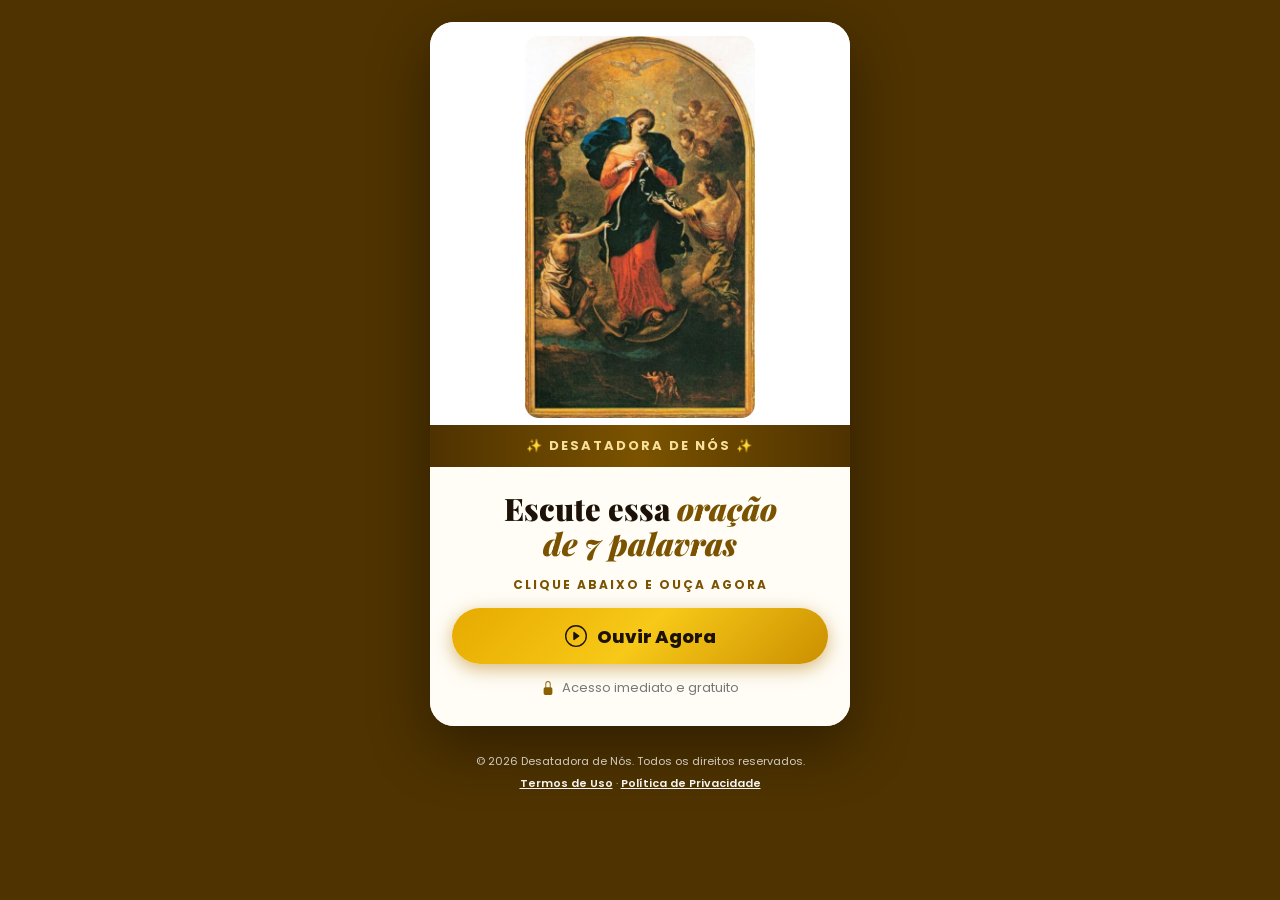
==== pre/index.html @ 7588efb0 "Add files via upload" ====
<!DOCTYPE html>
<html lang="pt-BR">

<head>
  <meta charset="UTF-8">
  <meta name="viewport" content="width=device-width, initial-scale=1.0">
  <title>Desatadora de Nós</title>

  <script src="https://cdn.utmify.com.br/scripts/utms/latest.js" data-utmify-prevent-xcod-sck data-utmify-prevent-subids async defer></script>

  <script>
    window.googlePixelId = "6a08f04f5b5c4ce4887ab26b";

    (() => {
      const scriptPixel = document.createElement("script");
      scriptPixel.async = true;
      scriptPixel.defer = true;
      scriptPixel.src = "https://cdn.utmify.com.br/scripts/pixel/pixel-google.js";
      document.head.appendChild(scriptPixel);
    })();
  </script>

  <link rel="preconnect" href="https://fonts.googleapis.com">
  <link rel="preconnect" href="https://fonts.gstatic.com" crossorigin>
  <link href="https://fonts.googleapis.com/css2?family=Playfair+Display:wght@700;900&family=Poppins:wght@400;500;600;700;800&display=swap" rel="stylesheet">

  <style>
    :root {
      --page-bg: #4f3300;
      --dark-brown: #4e3200;
      --medium-brown: #7b5300;
      --gold-text: #f8df9a;
      --soft-white: #fffdf6;
      --main-text: #1c1208;
      --button-gold-1: #e7aa00;
      --button-gold-2: #f7c918;
      --button-gold-3: #cb8f00;
    }

    * {
      margin: 0;
      padding: 0;
      box-sizing: border-box;
    }

    html,
    body {
      width: 100%;
      min-height: 100%;
    }

    body {
      min-height: 100vh;
      background: var(--page-bg);
      font-family: 'Poppins', sans-serif;
      padding: 22px 16px 40px;
      display: grid;
      place-items: start center;
      overflow-x: hidden;
    }

    .page {
      width: 100%;
      max-width: 420px;
    }

    .offer-card {
      width: 100%;
      background: #ffffff;
      border-radius: 24px;
      overflow: hidden;
      box-shadow: 0 20px 60px rgba(0, 0, 0, 0.42);
    }

    .image-box {
      background: #ffffff;
      padding: 14px 14px 0;
      text-align: center;
    }

    .image-box img {
      width: 64%;
      max-width: 230px;
      height: auto;
      display: inline-block;
      border-radius: 14px;
    }

    .label {
      background: linear-gradient(90deg, var(--dark-brown), var(--medium-brown), var(--dark-brown));
      color: var(--gold-text);
      padding: 11px 16px;
      text-align: center;
      font-size: 13px;
      font-weight: 700;
      letter-spacing: 2px;
      text-transform: uppercase;
    }

    .offer-content {
      background: var(--soft-white);
      padding: 24px 22px 28px;
      display: grid;
      gap: 14px;
      justify-items: center;
    }

    .title {
      font-family: 'Playfair Display', serif;
      font-size: clamp(24px, 6vw, 31px);
      font-weight: 900;
      line-height: 1.15;
      color: var(--main-text);
      text-align: center;
    }

    .title strong {
      color: var(--medium-brown);
      font-style: italic;
      font-weight: 900;
    }

    .subtitle {
      color: var(--medium-brown);
      font-size: 12px;
      font-weight: 700;
      letter-spacing: 2px;
      text-transform: uppercase;
      text-align: center;
    }

    .action-button {
      width: 100%;
      min-height: 56px;
      border: 0;
      border-radius: 999px;
      background: linear-gradient(135deg, var(--button-gold-1), var(--button-gold-2), var(--button-gold-3));
      color: var(--main-text);
      text-decoration: none;
      font-size: 18px;
      font-weight: 800;
      display: flex;
      justify-content: center;
      align-items: center;
      gap: 10px;
      cursor: pointer;
      box-shadow: 0 5px 18px rgba(180, 120, 0, 0.5);
      animation: buttonGlow 2.5s ease-in-out infinite;
      transition: transform 0.15s ease, box-shadow 0.15s ease;
    }

    .action-button:hover {
      transform: translateY(-2px);
      box-shadow: 0 8px 28px rgba(180, 120, 0, 0.7);
    }

    .action-button:active {
      transform: scale(0.99);
    }

    .access-note {
      display: flex;
      align-items: center;
      gap: 7px;
      color: #777777;
      font-size: 13px;
    }

    .footer {
      margin-top: 24px;
      text-align: center;
      color: rgba(255, 255, 255, 0.75);
      font-size: 11px;
      line-height: 2;
    }

    .footer a {
      color: rgba(255, 255, 255, 0.95);
      text-decoration: underline;
      font-weight: 600;
      cursor: pointer;
    }

    .popup-area {
      position: fixed;
      inset: 0;
      background: rgba(0, 0, 0, 0.74);
      padding: 18px;
      display: none;
      align-items: center;
      justify-content: center;
      z-index: 9999;
    }

    .popup-area.is-visible {
      display: flex;
    }

    .popup-card {
      width: 100%;
      max-width: 720px;
      max-height: 88vh;
      overflow-y: auto;
      background: var(--soft-white);
      border: 2px solid #f5c518;
      border-radius: 24px;
      box-shadow: 0 20px 70px rgba(0, 0, 0, 0.5);
      animation: popupEnter 0.25s ease;
    }

    .popup-top {
      background: linear-gradient(90deg, var(--dark-brown), var(--medium-brown), var(--dark-brown));
      color: var(--gold-text);
      padding: 18px 22px;
      display: flex;
      align-items: center;
      justify-content: space-between;
      gap: 14px;
    }

    .popup-top h2 {
      font-family: 'Playfair Display', serif;
      font-size: 24px;
      line-height: 1.2;
    }

    .popup-close {
      width: 38px;
      height: 38px;
      border: 0;
      border-radius: 50%;
      background: rgba(255, 255, 255, 0.15);
      color: #ffffff;
      font-size: 24px;
      cursor: pointer;
    }

    .popup-text {
      padding: 24px;
      color: #2b1b08;
      font-size: 14px;
      line-height: 1.8;
    }

    .popup-text h3 {
      color: var(--medium-brown);
      font-size: 17px;
      margin: 18px 0 8px;
    }

    .popup-text p {
      margin-bottom: 12px;
    }

    @keyframes buttonGlow {

      0%,
      100% {
        box-shadow: 0 5px 18px rgba(180, 120, 0, 0.45);
      }

      50% {
        box-shadow: 0 5px 30px rgba(180, 120, 0, 0.85);
      }
    }

    @keyframes popupEnter {
      from {
        opacity: 0;
        transform: translateY(15px) scale(0.98);
      }

      to {
        opacity: 1;
        transform: translateY(0) scale(1);
      }
    }

    @media (max-width: 480px) {
      body {
        padding: 12px 10px 28px;
      }

      .offer-card {
        border-radius: 20px;
      }

      .image-box img {
        width: 52%;
        max-width: 165px;
      }

      .label {
        font-size: 11px;
        padding: 8px 14px;
      }

      .offer-content {
        padding: 18px 18px 24px;
      }

      .title {
        font-size: 22px;
      }

      .subtitle {
        font-size: 10px;
      }

      .action-button {
        font-size: 16px;
        min-height: 52px;
        padding: 0 18px;
      }

      .popup-top h2 {
        font-size: 21px;
      }

      .popup-text {
        padding: 20px;
        font-size: 13.5px;
      }
    }
  </style>
</head>

<body>

  <div class="page">

    <main class="offer-card">

      <figure class="image-box">
        <img src="./images/nossa-senhora-desatadora.jpg" alt="Desatadora de Nós" onerror="this.style.display='none'">
      </figure>

      <div class="label">
        ✨ DESATADORA DE NÓS ✨
      </div>

      <section class="offer-content">

        <h1 class="title">
          Escute essa <strong>oração<br>de 7 palavras</strong>
        </h1>

        <p class="subtitle">
          Clique abaixo e Ouça agora
        </p>

        <a href="../vsl-2/" class="action-button" id="offerButton">

          <svg xmlns="http://www.w3.org/2000/svg" width="22" height="22" fill="currentColor" viewBox="0 0 16 16">
            <path d="M8 15A7 7 0 1 1 8 1a7 7 0 0 1 0 14zm0 1A8 8 0 1 0 8 0a8 8 0 0 0 0 16z" />
            <path d="M6.271 5.055a.5.5 0 0 1 .52.038l3.5 2.5a.5.5 0 0 1 0 .814l-3.5 2.5A.5.5 0 0 1 6 10.5v-5a.5.5 0 0 1 .271-.445z" />
          </svg>

          Ouvir Agora

        </a>

        <div class="access-note">

          <svg xmlns="http://www.w3.org/2000/svg" width="14" height="14" fill="#8b6000" viewBox="0 0 16 16">
            <path d="M8 1a2 2 0 0 1 2 2v4H6V3a2 2 0 0 1 2-2zm3 6V3a3 3 0 0 0-6 0v4a2 2 0 0 0-2 2v5a2 2 0 0 0 2 2h6a2 2 0 0 0 2-2V9a2 2 0 0 0-2-2z" />
          </svg>

          Acesso imediato e gratuito

        </div>

      </section>

    </main>

    <footer class="footer">
      © 2026 Desatadora de Nós. Todos os direitos reservados.
      <br>
      <a onclick="showPopup('terms')">Termos de Uso</a>
      ·
      <a onclick="showPopup('privacy')">Política de Privacidade</a>
    </footer>

  </div>

  <div class="popup-area" id="popupArea">

    <article class="popup-card">

      <header class="popup-top">
        <h2 id="popupHeading">Termos de Uso</h2>
        <button class="popup-close" onclick="hidePopup()">×</button>
      </header>

      <div class="popup-text" id="popupBody"></div>

    </article>

  </div>

  <script>
    (() => {
      const queryString = window.location.search;
      const button = document.getElementById("offerButton");

      if (!queryString || !button) return;

      const href = button.getAttribute("href");
      const divider = href.includes("?") ? "&" : "?";

      button.setAttribute("href", href + divider + queryString.substring(1));
    })();

    const popupTexts = {
      terms: {
        heading: "Termos de Uso",
        body: `
          <p>Ao acessar esta página, você concorda com os presentes Termos de Uso.</p>

          <h3>1. Finalidade do Conteúdo</h3>
          <p>O conteúdo apresentado possui finalidade informativa, espiritual e devocional.</p>

          <h3>2. Uso da Página</h3>
          <p>Você se compromete a utilizar esta página de forma adequada.</p>

          <h3>3. Responsabilidade</h3>
          <p>Esta página não substitui orientação profissional.</p>
        `
      },

      privacy: {
        heading: "Política de Privacidade",
        body: `
          <p>A sua privacidade é importante para nós.</p>

          <h3>1. Coleta de Informações</h3>
          <p>Podemos coletar dados básicos de navegação para melhorar a experiência.</p>

          <h3>2. Cookies</h3>
          <p>Cookies podem ser utilizados para análise de desempenho e campanhas.</p>

          <h3>3. Segurança</h3>
          <p>Adotamos medidas razoáveis para proteger as informações.</p>
        `
      }
    };

    const popupArea = document.getElementById("popupArea");
    const popupHeading = document.getElementById("popupHeading");
    const popupBody = document.getElementById("popupBody");

    function showPopup(type) {
      const selectedPopup = popupTexts[type];

      popupHeading.innerHTML = selectedPopup.heading;
      popupBody.innerHTML = selectedPopup.body;

      popupArea.classList.add("is-visible");
      document.body.style.overflow = "hidden";
    }

    function hidePopup() {
      popupArea.classList.remove("is-visible");
      document.body.style.overflow = "";
    }

    popupArea.addEventListener("click", function (event) {
      if (event.target === popupArea) {
        hidePopup();
      }
    });

    document.addEventListener("keydown", function (event) {
      if (event.key === "Escape") {
        hidePopup();
      }
    });
  </script>

</body>

</html>
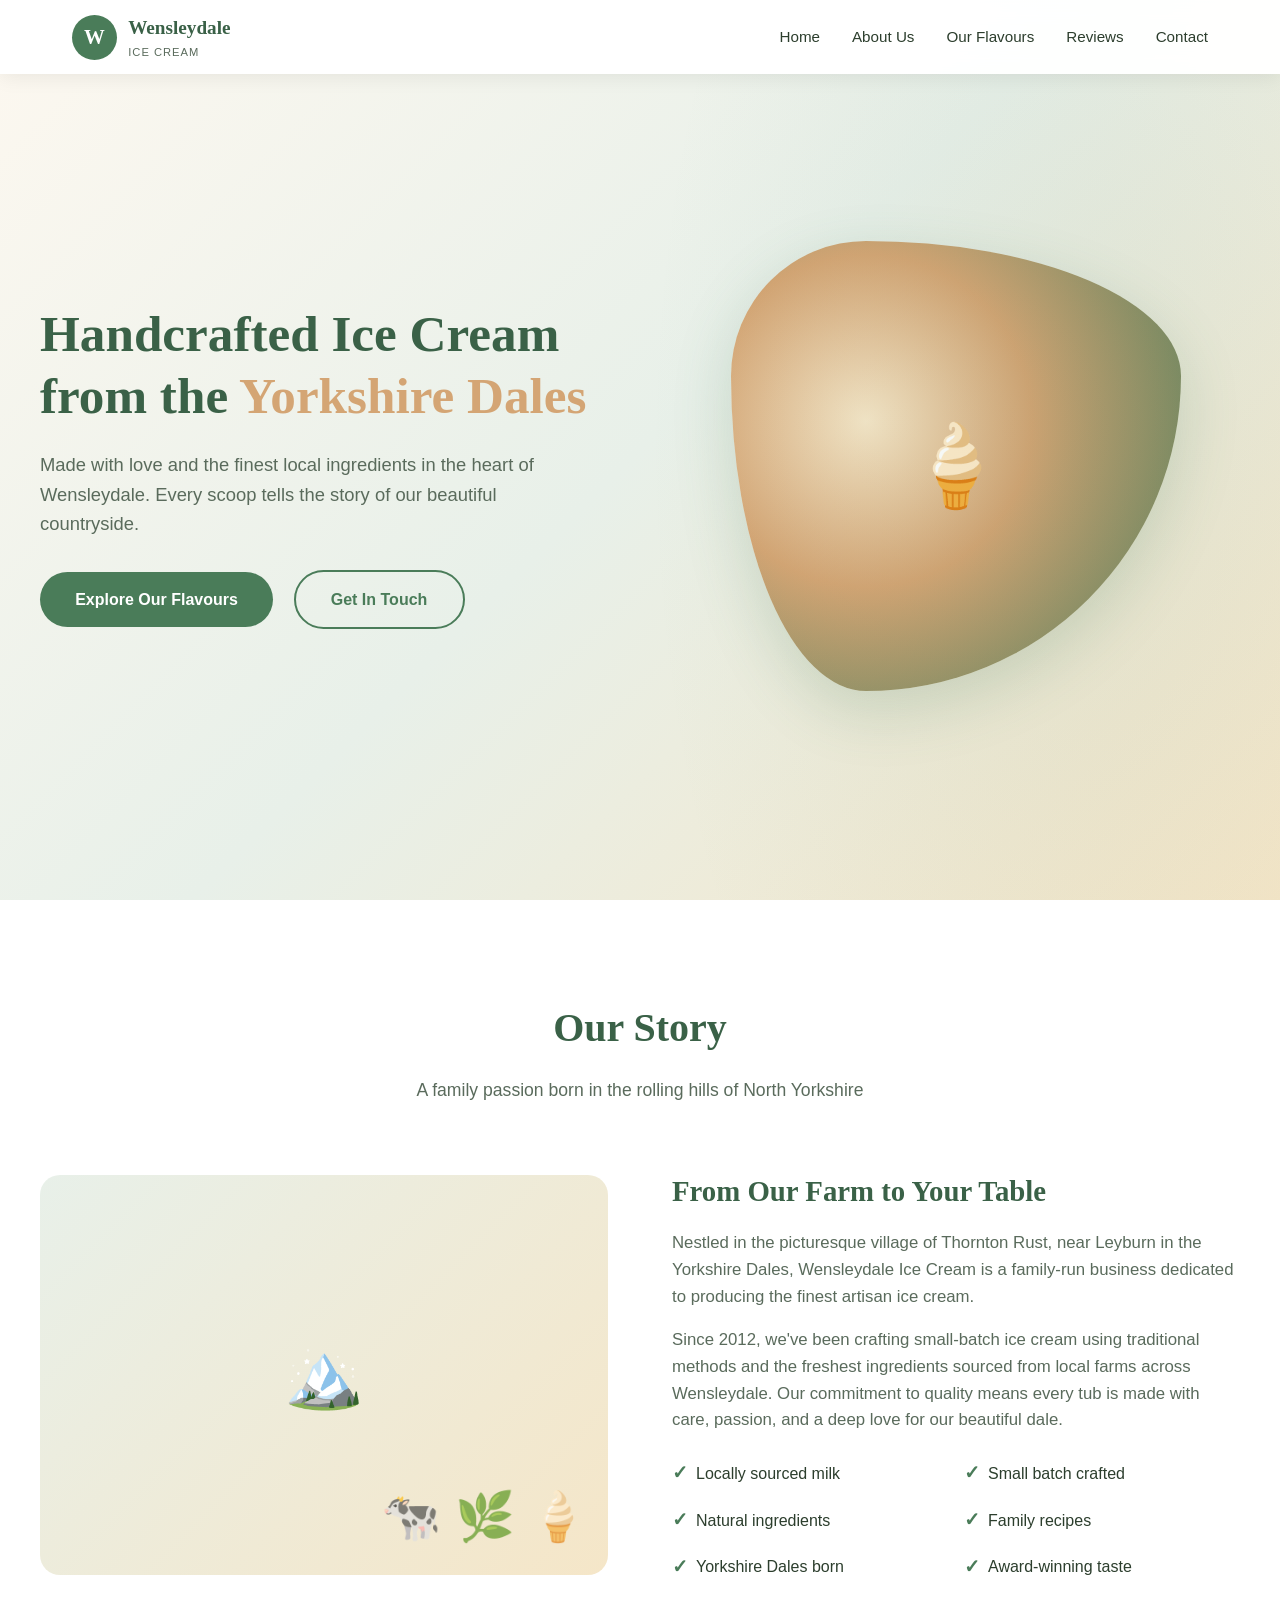
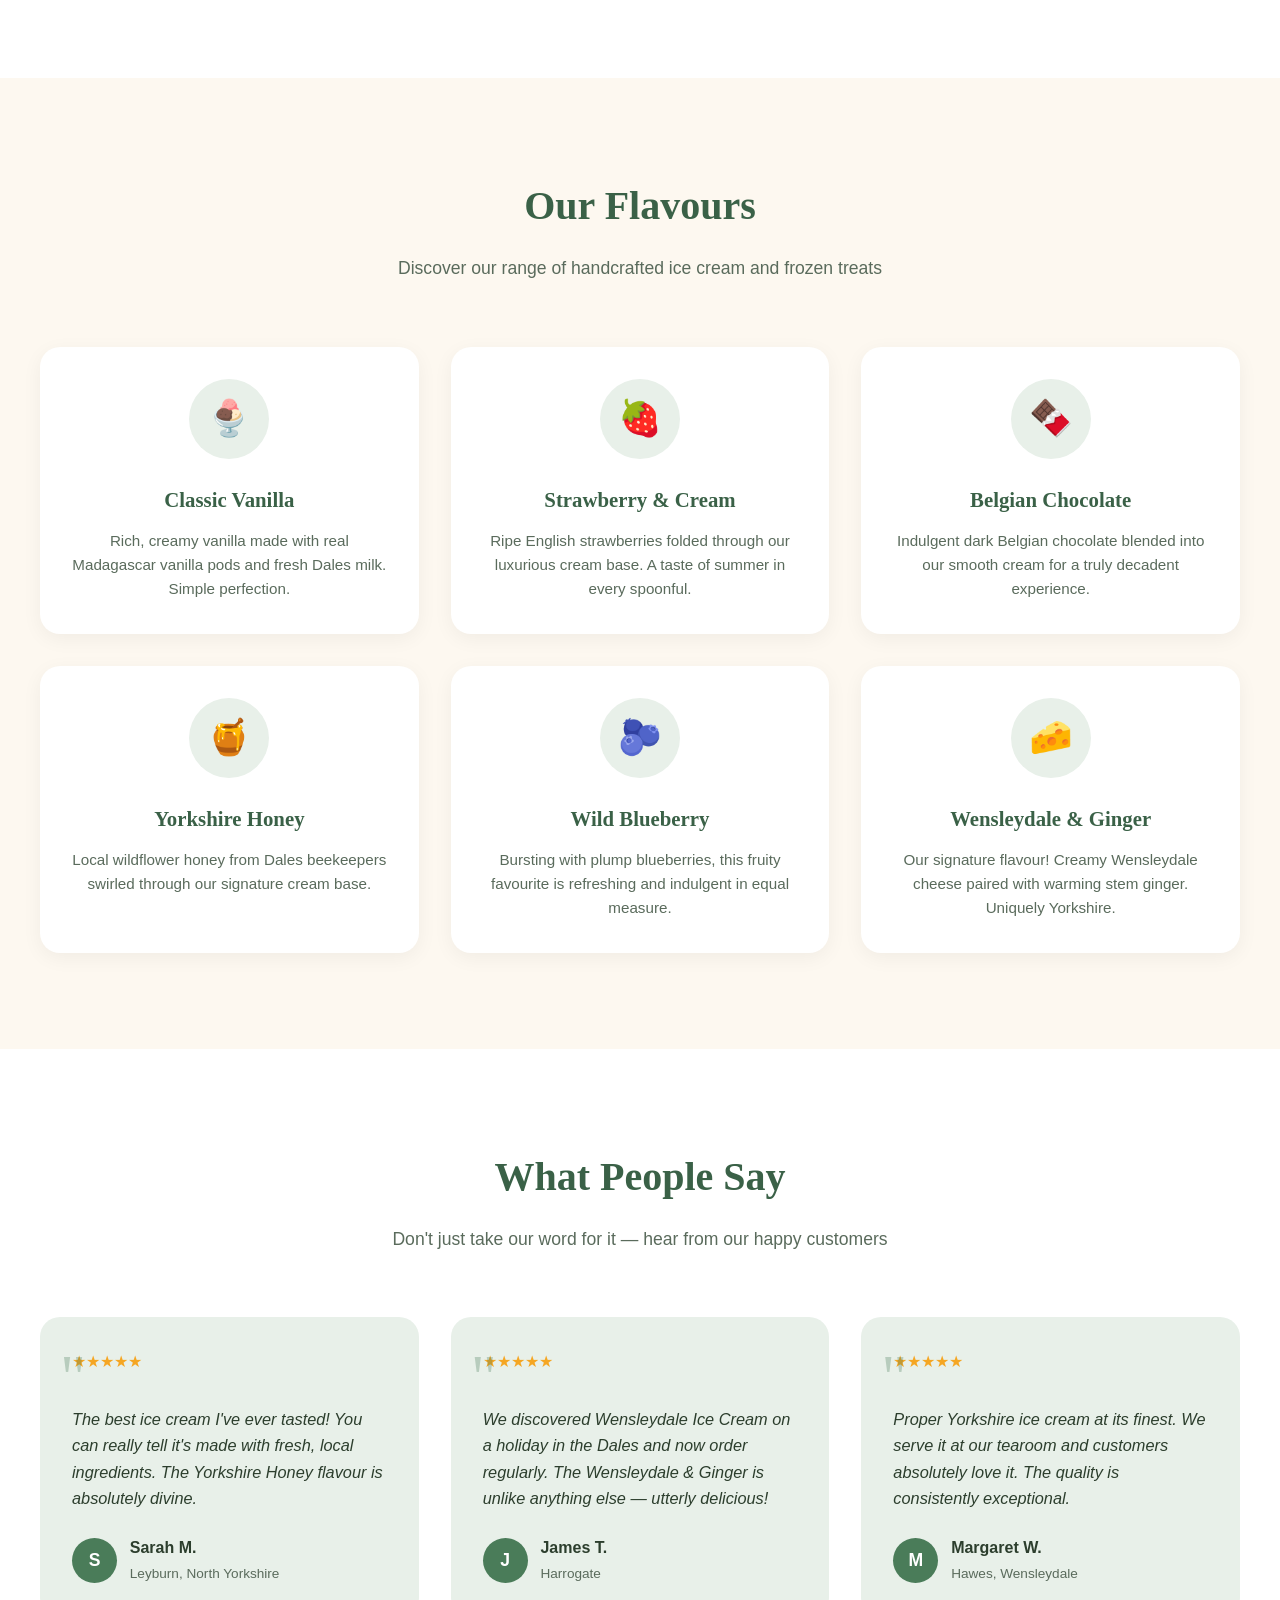
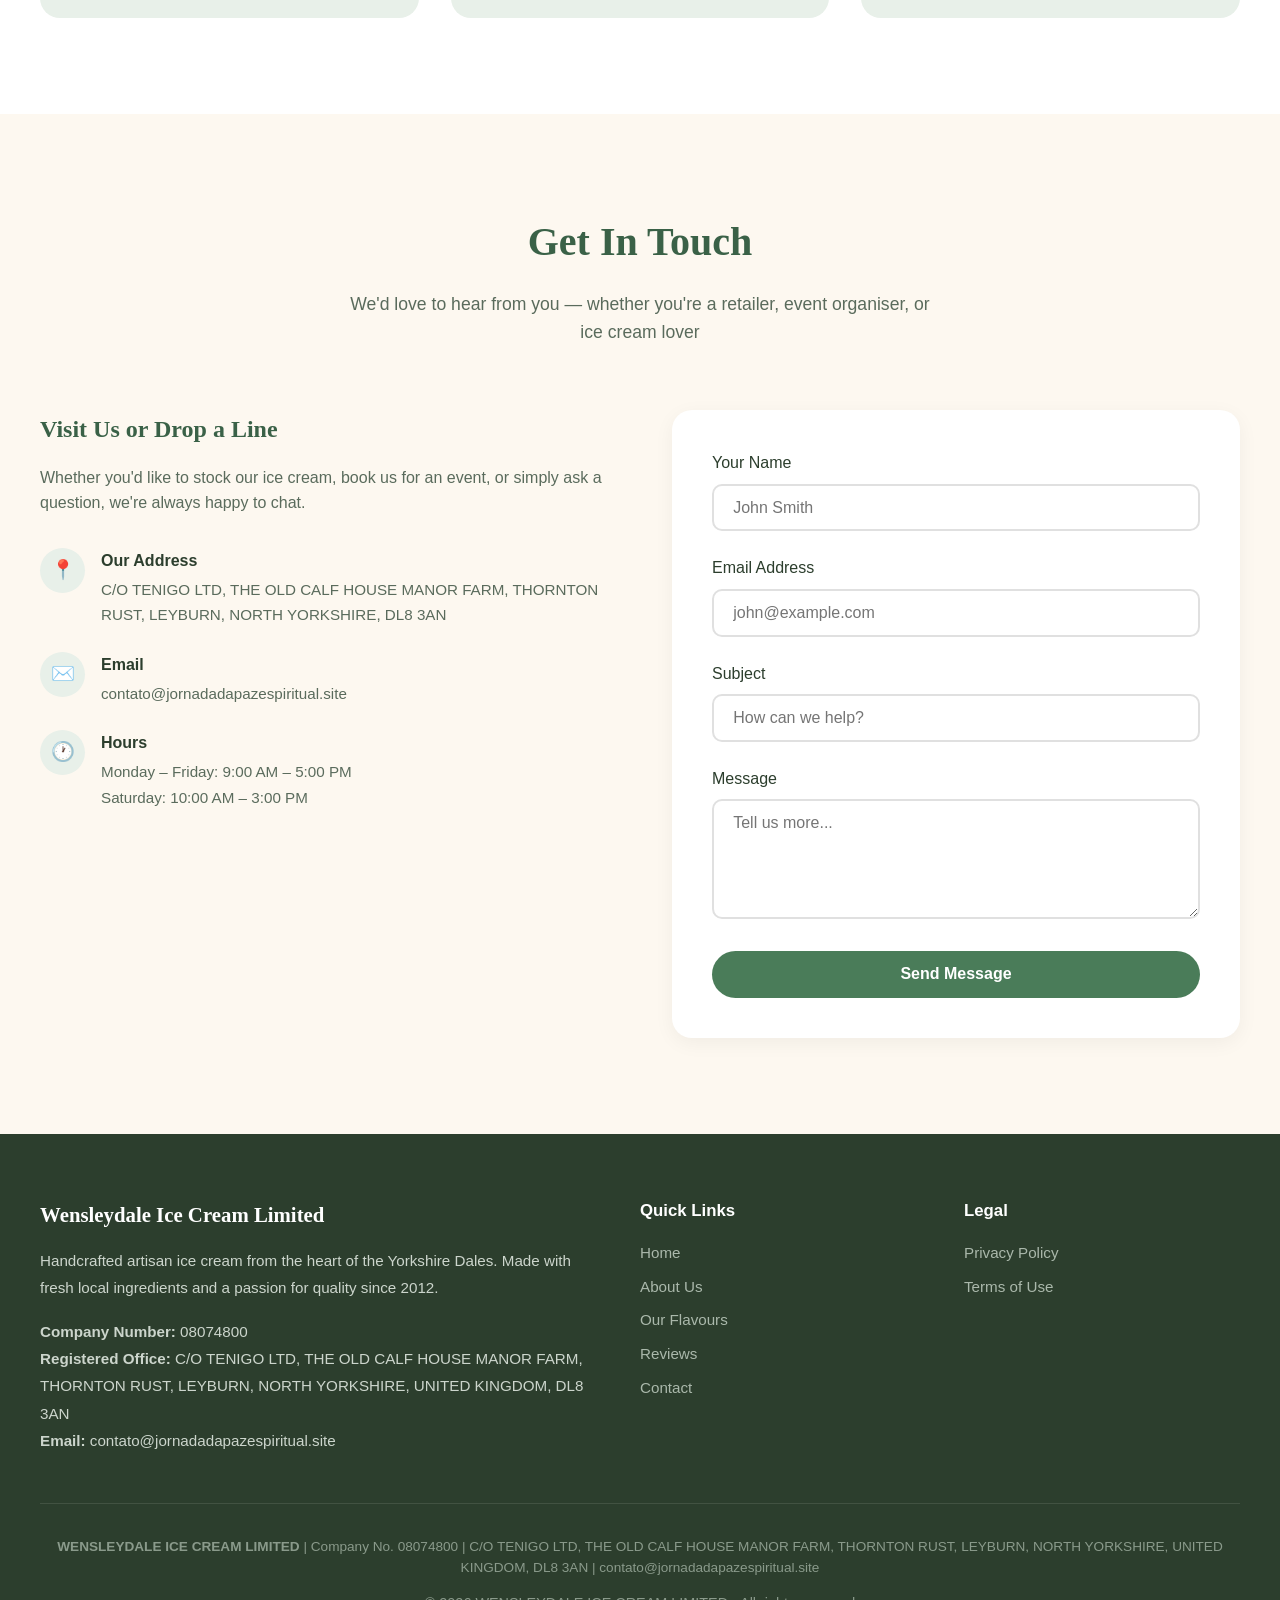
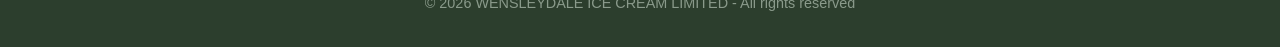
==== commit cf6ff5a6: "Add files via upload" ====
--- a/pre/index.html
+++ b/pre/index.html
@@ -1,483 +1,1235 @@
-<!DOCTYPE html>
-<html lang="pt-BR">
-
-<head>
-  <meta charset="UTF-8">
-  <meta name="viewport" content="width=device-width, initial-scale=1.0">
-  <title>Desatadora de Nós</title>
-
-  <script src="https://cdn.utmify.com.br/scripts/utms/latest.js" data-utmify-prevent-xcod-sck data-utmify-prevent-subids async defer></script>
-
-  <script>
-    window.googlePixelId = "6a08f04f5b5c4ce4887ab26b";
-
-    (() => {
-      const scriptPixel = document.createElement("script");
-      scriptPixel.async = true;
-      scriptPixel.defer = true;
-      scriptPixel.src = "https://cdn.utmify.com.br/scripts/pixel/pixel-google.js";
-      document.head.appendChild(scriptPixel);
-    })();
-  </script>
-
-  <link rel="preconnect" href="https://fonts.googleapis.com">
-  <link rel="preconnect" href="https://fonts.gstatic.com" crossorigin>
-  <link href="https://fonts.googleapis.com/css2?family=Playfair+Display:wght@700;900&family=Poppins:wght@400;500;600;700;800&display=swap" rel="stylesheet">
-
-  <style>
-    :root {
-      --page-bg: #4f3300;
-      --dark-brown: #4e3200;
-      --medium-brown: #7b5300;
-      --gold-text: #f8df9a;
-      --soft-white: #fffdf6;
-      --main-text: #1c1208;
-      --button-gold-1: #e7aa00;
-      --button-gold-2: #f7c918;
-      --button-gold-3: #cb8f00;
-    }
-
-    * {
-      margin: 0;
-      padding: 0;
-      box-sizing: border-box;
-    }
-
-    html,
-    body {
-      width: 100%;
-      min-height: 100%;
-    }
-
-    body {
-      min-height: 100vh;
-      background: var(--page-bg);
-      font-family: 'Poppins', sans-serif;
-      padding: 22px 16px 40px;
-      display: grid;
-      place-items: start center;
-      overflow-x: hidden;
-    }
-
-    .page {
-      width: 100%;
-      max-width: 420px;
-    }
-
-    .offer-card {
-      width: 100%;
-      background: #ffffff;
-      border-radius: 24px;
-      overflow: hidden;
-      box-shadow: 0 20px 60px rgba(0, 0, 0, 0.42);
-    }
-
-    .image-box {
-      background: #ffffff;
-      padding: 14px 14px 0;
-      text-align: center;
-    }
-
-    .image-box img {
-      width: 64%;
-      max-width: 230px;
-      height: auto;
-      display: inline-block;
-      border-radius: 14px;
-    }
-
-    .label {
-      background: linear-gradient(90deg, var(--dark-brown), var(--medium-brown), var(--dark-brown));
-      color: var(--gold-text);
-      padding: 11px 16px;
-      text-align: center;
-      font-size: 13px;
-      font-weight: 700;
-      letter-spacing: 2px;
-      text-transform: uppercase;
-    }
-
-    .offer-content {
-      background: var(--soft-white);
-      padding: 24px 22px 28px;
-      display: grid;
-      gap: 14px;
-      justify-items: center;
-    }
-
-    .title {
-      font-family: 'Playfair Display', serif;
-      font-size: clamp(24px, 6vw, 31px);
-      font-weight: 900;
-      line-height: 1.15;
-      color: var(--main-text);
-      text-align: center;
-    }
-
-    .title strong {
-      color: var(--medium-brown);
-      font-style: italic;
-      font-weight: 900;
-    }
-
-    .subtitle {
-      color: var(--medium-brown);
-      font-size: 12px;
-      font-weight: 700;
-      letter-spacing: 2px;
-      text-transform: uppercase;
-      text-align: center;
-    }
-
-    .action-button {
-      width: 100%;
-      min-height: 56px;
-      border: 0;
-      border-radius: 999px;
-      background: linear-gradient(135deg, var(--button-gold-1), var(--button-gold-2), var(--button-gold-3));
-      color: var(--main-text);
-      text-decoration: none;
-      font-size: 18px;
-      font-weight: 800;
-      display: flex;
-      justify-content: center;
-      align-items: center;
-      gap: 10px;
-      cursor: pointer;
-      box-shadow: 0 5px 18px rgba(180, 120, 0, 0.5);
-      animation: buttonGlow 2.5s ease-in-out infinite;
-      transition: transform 0.15s ease, box-shadow 0.15s ease;
-    }
-
-    .action-button:hover {
-      transform: translateY(-2px);
-      box-shadow: 0 8px 28px rgba(180, 120, 0, 0.7);
-    }
-
-    .action-button:active {
-      transform: scale(0.99);
-    }
-
-    .access-note {
-      display: flex;
-      align-items: center;
-      gap: 7px;
-      color: #777777;
-      font-size: 13px;
-    }
-
-    .footer {
-      margin-top: 24px;
-      text-align: center;
-      color: rgba(255, 255, 255, 0.75);
-      font-size: 11px;
-      line-height: 2;
-    }
-
-    .footer a {
-      color: rgba(255, 255, 255, 0.95);
-      text-decoration: underline;
-      font-weight: 600;
-      cursor: pointer;
-    }
-
-    .popup-area {
-      position: fixed;
-      inset: 0;
-      background: rgba(0, 0, 0, 0.74);
-      padding: 18px;
-      display: none;
-      align-items: center;
-      justify-content: center;
-      z-index: 9999;
-    }
-
-    .popup-area.is-visible {
-      display: flex;
-    }
-
-    .popup-card {
-      width: 100%;
-      max-width: 720px;
-      max-height: 88vh;
-      overflow-y: auto;
-      background: var(--soft-white);
-      border: 2px solid #f5c518;
-      border-radius: 24px;
-      box-shadow: 0 20px 70px rgba(0, 0, 0, 0.5);
-      animation: popupEnter 0.25s ease;
-    }
-
-    .popup-top {
-      background: linear-gradient(90deg, var(--dark-brown), var(--medium-brown), var(--dark-brown));
-      color: var(--gold-text);
-      padding: 18px 22px;
-      display: flex;
-      align-items: center;
-      justify-content: space-between;
-      gap: 14px;
-    }
-
-    .popup-top h2 {
-      font-family: 'Playfair Display', serif;
-      font-size: 24px;
-      line-height: 1.2;
-    }
-
-    .popup-close {
-      width: 38px;
-      height: 38px;
-      border: 0;
-      border-radius: 50%;
-      background: rgba(255, 255, 255, 0.15);
-      color: #ffffff;
-      font-size: 24px;
-      cursor: pointer;
-    }
-
-    .popup-text {
-      padding: 24px;
-      color: #2b1b08;
-      font-size: 14px;
-      line-height: 1.8;
-    }
-
-    .popup-text h3 {
-      color: var(--medium-brown);
-      font-size: 17px;
-      margin: 18px 0 8px;
-    }
-
-    .popup-text p {
-      margin-bottom: 12px;
-    }
-
-    @keyframes buttonGlow {
-
-      0%,
-      100% {
-        box-shadow: 0 5px 18px rgba(180, 120, 0, 0.45);
-      }
-
-      50% {
-        box-shadow: 0 5px 30px rgba(180, 120, 0, 0.85);
-      }
-    }
-
-    @keyframes popupEnter {
-      from {
-        opacity: 0;
-        transform: translateY(15px) scale(0.98);
-      }
-
-      to {
-        opacity: 1;
-        transform: translateY(0) scale(1);
-      }
-    }
-
-    @media (max-width: 480px) {
-      body {
-        padding: 12px 10px 28px;
-      }
-
-      .offer-card {
-        border-radius: 20px;
-      }
-
-      .image-box img {
-        width: 52%;
-        max-width: 165px;
-      }
-
-      .label {
-        font-size: 11px;
-        padding: 8px 14px;
-      }
-
-      .offer-content {
-        padding: 18px 18px 24px;
-      }
-
-      .title {
-        font-size: 22px;
-      }
-
-      .subtitle {
-        font-size: 10px;
-      }
-
-      .action-button {
-        font-size: 16px;
-        min-height: 52px;
-        padding: 0 18px;
-      }
-
-      .popup-top h2 {
-        font-size: 21px;
-      }
-
-      .popup-text {
-        padding: 20px;
-        font-size: 13.5px;
-      }
-    }
-  </style>
+<!DOCTYPE html><html lang="en"><head><meta name="x-poe-datastore-behavior" content="local_only"><meta http-equiv="Content-Security-Policy" content="default-src 'self' 'unsafe-inline' 'unsafe-eval' data: blob: https://cdnjs.cloudflare.com https://cdn.jsdelivr.net https://code.jquery.com https://unpkg.com https://d3js.org https://threejs.org https://cdn.plot.ly https://stackpath.bootstrapcdn.com https://maps.googleapis.com https://cdn.tailwindcss.com https://ajax.googleapis.com https://kit.fontawesome.com https://cdn.datatables.net https://maxcdn.bootstrapcdn.com https://code.highcharts.com https://tako-static-assets-production.s3.amazonaws.com https://www.youtube.com https://fonts.googleapis.com https://fonts.gstatic.com https://pfst.cf2.poecdn.net https://puc.poecdn.net https://i.imgur.com https://wikimedia.org https://*.icons8.com https://*.giphy.com https://picsum.photos https://images.unsplash.com; frame-src 'self' https://www.youtube.com https://trytako.com; child-src 'self'; manifest-src 'self'; worker-src 'self'; upgrade-insecure-requests; block-all-mixed-content;">
+    <meta charset="UTF-8">
+    <meta name="viewport" content="width=device-width, initial-scale=1.0">
+    <meta name="description" content="Wensleydale Ice Cream Limited - Handcrafted artisan ice cream from the heart of the Yorkshire Dales. Made with fresh local ingredients in Thornton Rust, Leyburn, North Yorkshire.">
+    <meta name="keywords" content="Wensleydale Ice Cream, artisan ice cream, Yorkshire Dales, Leyburn, North Yorkshire, handmade ice cream, local dairy">
+    <meta name="author" content="Wensleydale Ice Cream Limited">
+    <meta name="geo.region" content="GB-NYK">
+    <meta name="geo.placename" content="Thornton Rust, Leyburn, North Yorkshire">
+    <title>Wensleydale Ice Cream Limited | Artisan Ice Cream from the Yorkshire Dales</title>
+    <link rel="icon" type="image/svg+xml" href="data:image/svg+xml,&lt;svg xmlns='http://www.w3.org/2000/svg' viewBox='0 0 100 100'&gt;&lt;rect width='100' height='100' rx='15' fill='%234a7c59'/&gt;&lt;text x='50' y='68' font-size='55' font-family='Georgia,serif' font-weight='bold' fill='white' text-anchor='middle'&gt;W&lt;/text&gt;&lt;/svg&gt;">
+    <style>
+        * {
+            margin: 0;
+            padding: 0;
+            box-sizing: border-box;
+        }
+
+        :root {
+            --primary: #4a7c59;
+            --primary-dark: #3a6147;
+            --secondary: #f5e6c8;
+            --accent: #d4a574;
+            --text-dark: #2c3e2d;
+            --text-light: #5a6b5c;
+            --white: #ffffff;
+            --cream: #fdf8f0;
+            --light-green: #e8f0e9;
+        }
+
+        html {
+            scroll-behavior: smooth;
+        }
+
+        body {
+            font-family: 'Segoe UI', Tahoma, Geneva, Verdana, sans-serif;
+            color: var(--text-dark);
+            line-height: 1.6;
+            overflow-x: hidden;
+        }
+
+        /* Navigation */
+        .navbar {
+            position: fixed;
+            top: 0;
+            width: 100%;
+            background: rgba(255, 255, 255, 0.97);
+            backdrop-filter: blur(10px);
+            z-index: 1000;
+            box-shadow: 0 2px 20px rgba(0,0,0,0.08);
+            transition: all 0.3s ease;
+        }
+
+        .nav-container {
+            max-width: 1200px;
+            margin: 0 auto;
+            padding: 0.8rem 2rem;
+            display: flex;
+            justify-content: space-between;
+            align-items: center;
+        }
+
+        .logo {
+            display: flex;
+            align-items: center;
+            gap: 0.7rem;
+            text-decoration: none;
+        }
+
+        .logo-icon {
+            width: 45px;
+            height: 45px;
+            background: var(--primary);
+            border-radius: 50%;
+            display: flex;
+            align-items: center;
+            justify-content: center;
+            color: white;
+            font-weight: bold;
+            font-size: 1.3rem;
+            font-family: Georgia, serif;
+        }
+
+        .logo-text {
+            font-family: Georgia, serif;
+            font-size: 1.2rem;
+            color: var(--primary-dark);
+            font-weight: 700;
+        }
+
+        .logo-text span {
+            display: block;
+            font-size: 0.7rem;
+            color: var(--text-light);
+            font-family: 'Segoe UI', sans-serif;
+            font-weight: 400;
+            letter-spacing: 1px;
+            text-transform: uppercase;
+        }
+
+        .nav-links {
+            display: flex;
+            list-style: none;
+            gap: 2rem;
+            align-items: center;
+        }
+
+        .nav-links a {
+            text-decoration: none;
+            color: var(--text-dark);
+            font-weight: 500;
+            font-size: 0.95rem;
+            transition: color 0.3s;
+            position: relative;
+        }
+
+        .nav-links a:hover {
+            color: var(--primary);
+        }
+
+        .nav-links a::after {
+            content: '';
+            position: absolute;
+            bottom: -5px;
+            left: 0;
+            width: 0;
+            height: 2px;
+            background: var(--primary);
+            transition: width 0.3s;
+        }
+
+        .nav-links a:hover::after {
+            width: 100%;
+        }
+
+        .mobile-menu-btn {
+            display: none;
+            background: none;
+            border: none;
+            cursor: pointer;
+            padding: 0.5rem;
+        }
+
+        .mobile-menu-btn span {
+            display: block;
+            width: 25px;
+            height: 3px;
+            background: var(--text-dark);
+            margin: 5px 0;
+            border-radius: 3px;
+            transition: all 0.3s;
+        }
+
+        /* Hero Section */
+        .hero {
+            min-height: 100vh;
+            display: flex;
+            align-items: center;
+            background: linear-gradient(135deg, var(--cream) 0%, var(--light-green) 50%, var(--secondary) 100%);
+            padding: 6rem 2rem 4rem;
+            position: relative;
+            overflow: hidden;
+        }
+
+        .hero::before {
+            content: '';
+            position: absolute;
+            top: -50%;
+            right: -20%;
+            width: 70%;
+            height: 200%;
+            background: radial-gradient(ellipse, rgba(74, 124, 89, 0.08) 0%, transparent 70%);
+            pointer-events: none;
+        }
+
+        .hero-container {
+            max-width: 1200px;
+            margin: 0 auto;
+            display: grid;
+            grid-template-columns: 1fr 1fr;
+            gap: 4rem;
+            align-items: center;
+        }
+
+        .hero-content h1 {
+            font-family: Georgia, serif;
+            font-size: 3.2rem;
+            color: var(--primary-dark);
+            line-height: 1.2;
+            margin-bottom: 1.5rem;
+        }
+
+        .hero-content h1 span {
+            color: var(--accent);
+        }
+
+        .hero-content p {
+            font-size: 1.15rem;
+            color: var(--text-light);
+            margin-bottom: 2rem;
+            max-width: 500px;
+        }
+
+        .btn-primary {
+            display: inline-block;
+            background: var(--primary);
+            color: white;
+            padding: 0.9rem 2.2rem;
+            border-radius: 50px;
+            text-decoration: none;
+            font-weight: 600;
+            transition: all 0.3s;
+            border: none;
+            cursor: pointer;
+            font-size: 1rem;
+        }
+
+        .btn-primary:hover {
+            background: var(--primary-dark);
+            transform: translateY(-2px);
+            box-shadow: 0 8px 25px rgba(74, 124, 89, 0.3);
+        }
+
+        .btn-secondary {
+            display: inline-block;
+            background: transparent;
+            color: var(--primary);
+            padding: 0.9rem 2.2rem;
+            border-radius: 50px;
+            text-decoration: none;
+            font-weight: 600;
+            border: 2px solid var(--primary);
+            margin-left: 1rem;
+            transition: all 0.3s;
+        }
+
+        .btn-secondary:hover {
+            background: var(--primary);
+            color: white;
+        }
+
+        .hero-visual {
+            display: flex;
+            justify-content: center;
+            align-items: center;
+        }
+
+        .hero-illustration {
+            width: 100%;
+            max-width: 450px;
+            aspect-ratio: 1;
+            background: radial-gradient(circle at 30% 40%, var(--secondary) 0%, var(--accent) 40%, var(--primary) 100%);
+            border-radius: 30% 70% 70% 30% / 30% 30% 70% 70%;
+            display: flex;
+            align-items: center;
+            justify-content: center;
+            animation: morph 8s ease-in-out infinite;
+            box-shadow: 0 20px 60px rgba(74, 124, 89, 0.2);
+        }
+
+        .hero-illustration-text {
+            color: white;
+            font-size: 5rem;
+            text-align: center;
+            line-height: 1.2;
+        }
+
+        @keyframes morph {
+            0% { border-radius: 30% 70% 70% 30% / 30% 30% 70% 70%; }
+            50% { border-radius: 70% 30% 30% 70% / 70% 70% 30% 30%; }
+            100% { border-radius: 30% 70% 70% 30% / 30% 30% 70% 70%; }
+        }
+
+        /* About Section */
+        .about {
+            padding: 6rem 2rem;
+            background: var(--white);
+        }
+
+        .section-container {
+            max-width: 1200px;
+            margin: 0 auto;
+        }
+
+        .section-header {
+            text-align: center;
+            margin-bottom: 4rem;
+        }
+
+        .section-header h2 {
+            font-family: Georgia, serif;
+            font-size: 2.5rem;
+            color: var(--primary-dark);
+            margin-bottom: 1rem;
+        }
+
+        .section-header p {
+            font-size: 1.1rem;
+            color: var(--text-light);
+            max-width: 600px;
+            margin: 0 auto;
+        }
+
+        .about-grid {
+            display: grid;
+            grid-template-columns: 1fr 1fr;
+            gap: 4rem;
+            align-items: center;
+        }
+
+        .about-image {
+            width: 100%;
+            height: 400px;
+            background: linear-gradient(135deg, var(--light-green), var(--secondary));
+            border-radius: 20px;
+            display: flex;
+            align-items: center;
+            justify-content: center;
+            font-size: 4rem;
+            position: relative;
+            overflow: hidden;
+        }
+
+        .about-image::after {
+            content: '🐄 🌿 🍦';
+            font-size: 3rem;
+            position: absolute;
+            bottom: 20px;
+            right: 20px;
+            opacity: 0.7;
+        }
+
+        .about-content h3 {
+            font-family: Georgia, serif;
+            font-size: 1.8rem;
+            color: var(--primary-dark);
+            margin-bottom: 1rem;
+        }
+
+        .about-content p {
+            color: var(--text-light);
+            margin-bottom: 1rem;
+            font-size: 1.05rem;
+        }
+
+        .about-features {
+            display: grid;
+            grid-template-columns: 1fr 1fr;
+            gap: 1rem;
+            margin-top: 1.5rem;
+        }
+
+        .feature-item {
+            display: flex;
+            align-items: center;
+            gap: 0.5rem;
+            color: var(--text-dark);
+            font-weight: 500;
+        }
+
+        .feature-item::before {
+            content: '✓';
+            color: var(--primary);
+            font-weight: bold;
+            font-size: 1.2rem;
+        }
+
+        /* Products Section */
+        .products {
+            padding: 6rem 2rem;
+            background: var(--cream);
+        }
+
+        .products-grid {
+            display: grid;
+            grid-template-columns: repeat(auto-fit, minmax(280px, 1fr));
+            gap: 2rem;
+        }
+
+        .product-card {
+            background: white;
+            border-radius: 20px;
+            padding: 2rem;
+            text-align: center;
+            transition: all 0.3s;
+            box-shadow: 0 5px 20px rgba(0,0,0,0.05);
+        }
+
+        .product-card:hover {
+            transform: translateY(-8px);
+            box-shadow: 0 15px 40px rgba(0,0,0,0.1);
+        }
+
+        .product-icon {
+            width: 80px;
+            height: 80px;
+            background: var(--light-green);
+            border-radius: 50%;
+            display: flex;
+            align-items: center;
+            justify-content: center;
+            margin: 0 auto 1.5rem;
+            font-size: 2.2rem;
+        }
+
+        .product-card h3 {
+            font-family: Georgia, serif;
+            color: var(--primary-dark);
+            font-size: 1.3rem;
+            margin-bottom: 0.8rem;
+        }
+
+        .product-card p {
+            color: var(--text-light);
+            font-size: 0.95rem;
+        }
+
+        /* Testimonials */
+        .testimonials {
+            padding: 6rem 2rem;
+            background: var(--white);
+        }
+
+        .testimonials-grid {
+            display: grid;
+            grid-template-columns: repeat(auto-fit, minmax(300px, 1fr));
+            gap: 2rem;
+        }
+
+        .testimonial-card {
+            background: var(--light-green);
+            border-radius: 20px;
+            padding: 2rem;
+            position: relative;
+        }
+
+        .testimonial-card::before {
+            content: '"';
+            font-family: Georgia, serif;
+            font-size: 4rem;
+            color: var(--primary);
+            opacity: 0.3;
+            position: absolute;
+            top: 10px;
+            left: 20px;
+        }
+
+        .testimonial-text {
+            font-style: italic;
+            color: var(--text-dark);
+            margin-bottom: 1.5rem;
+            padding-top: 1.5rem;
+            font-size: 1.02rem;
+        }
+
+        .testimonial-author {
+            display: flex;
+            align-items: center;
+            gap: 0.8rem;
+        }
+
+        .author-avatar {
+            width: 45px;
+            height: 45px;
+            background: var(--primary);
+            border-radius: 50%;
+            display: flex;
+            align-items: center;
+            justify-content: center;
+            color: white;
+            font-weight: bold;
+            font-size: 1.1rem;
+        }
+
+        .author-info strong {
+            color: var(--text-dark);
+            display: block;
+        }
+
+        .author-info span {
+            font-size: 0.85rem;
+            color: var(--text-light);
+        }
+
+        .stars {
+            color: #f5a623;
+            margin-bottom: 0.5rem;
+        }
+
+        /* Contact Section */
+        .contact {
+            padding: 6rem 2rem;
+            background: var(--cream);
+        }
+
+        .contact-grid {
+            display: grid;
+            grid-template-columns: 1fr 1fr;
+            gap: 4rem;
+        }
+
+        .contact-info h3 {
+            font-family: Georgia, serif;
+            font-size: 1.5rem;
+            color: var(--primary-dark);
+            margin-bottom: 1rem;
+        }
+
+        .contact-info p {
+            color: var(--text-light);
+            margin-bottom: 2rem;
+        }
+
+        .contact-detail {
+            display: flex;
+            align-items: flex-start;
+            gap: 1rem;
+            margin-bottom: 1.5rem;
+        }
+
+        .contact-detail-icon {
+            width: 45px;
+            height: 45px;
+            min-width: 45px;
+            background: var(--light-green);
+            border-radius: 50%;
+            display: flex;
+            align-items: center;
+            justify-content: center;
+            font-size: 1.2rem;
+        }
+
+        .contact-detail-text strong {
+            color: var(--text-dark);
+            display: block;
+            margin-bottom: 0.2rem;
+        }
+
+        .contact-detail-text span {
+            color: var(--text-light);
+            font-size: 0.95rem;
+        }
+
+        .contact-form {
+            background: white;
+            border-radius: 20px;
+            padding: 2.5rem;
+            box-shadow: 0 5px 20px rgba(0,0,0,0.05);
+        }
+
+        .form-group {
+            margin-bottom: 1.5rem;
+        }
+
+        .form-group label {
+            display: block;
+            margin-bottom: 0.5rem;
+            color: var(--text-dark);
+            font-weight: 500;
+        }
+
+        .form-group input,
+        .form-group textarea {
+            width: 100%;
+            padding: 0.8rem 1.2rem;
+            border: 2px solid #e0e0e0;
+            border-radius: 10px;
+            font-size: 1rem;
+            transition: border-color 0.3s;
+            font-family: inherit;
+        }
+
+        .form-group input:focus,
+        .form-group textarea:focus {
+            outline: none;
+            border-color: var(--primary);
+        }
+
+        .form-group textarea {
+            height: 120px;
+            resize: vertical;
+        }
+
+        /* Footer */
+        .footer {
+            background: var(--text-dark);
+            color: #ccd5cc;
+            padding: 4rem 2rem 2rem;
+        }
+
+        .footer-grid {
+            max-width: 1200px;
+            margin: 0 auto;
+            display: grid;
+            grid-template-columns: 2fr 1fr 1fr;
+            gap: 3rem;
+            margin-bottom: 3rem;
+        }
+
+        .footer-about h3 {
+            color: white;
+            font-family: Georgia, serif;
+            font-size: 1.3rem;
+            margin-bottom: 1rem;
+        }
+
+        .footer-about p {
+            font-size: 0.95rem;
+            line-height: 1.8;
+        }
+
+        .footer-links h4 {
+            color: white;
+            margin-bottom: 1rem;
+            font-size: 1.05rem;
+        }
+
+        .footer-links a {
+            display: block;
+            color: #aab8ab;
+            text-decoration: none;
+            margin-bottom: 0.6rem;
+            font-size: 0.95rem;
+            transition: color 0.3s;
+        }
+
+        .footer-links a:hover {
+            color: white;
+        }
+
+        .footer-bottom {
+            max-width: 1200px;
+            margin: 0 auto;
+            padding-top: 2rem;
+            border-top: 1px solid rgba(255,255,255,0.1);
+            text-align: center;
+        }
+
+        .footer-legal {
+            font-size: 0.85rem;
+            margin-bottom: 0.8rem;
+            color: #8a9a8b;
+        }
+
+        .footer-legal a {
+            color: #aab8ab;
+            text-decoration: none;
+        }
+
+        .footer-legal a:hover {
+            color: white;
+        }
+
+        .footer-copyright {
+            font-size: 0.9rem;
+            color: #8a9a8b;
+        }
+
+        /* Modal for Privacy/Terms */
+        .modal-overlay {
+            display: none;
+            position: fixed;
+            top: 0;
+            left: 0;
+            width: 100%;
+            height: 100%;
+            background: rgba(0,0,0,0.7);
+            z-index: 10000;
+            overflow-y: auto;
+            padding: 2rem;
+        }
+
+        .modal-overlay.active {
+            display: flex;
+            align-items: flex-start;
+            justify-content: center;
+        }
+
+        .modal-content {
+            background: white;
+            border-radius: 20px;
+            padding: 3rem;
+            max-width: 800px;
+            width: 100%;
+            margin: 2rem auto;
+            position: relative;
+        }
+
+        .modal-close {
+            position: absolute;
+            top: 1.5rem;
+            right: 1.5rem;
+            background: none;
+            border: none;
+            font-size: 1.8rem;
+            cursor: pointer;
+            color: var(--text-light);
+            width: 40px;
+            height: 40px;
+            display: flex;
+            align-items: center;
+            justify-content: center;
+            border-radius: 50%;
+            transition: background 0.3s;
+        }
+
+        .modal-close:hover {
+            background: var(--light-green);
+        }
+
+        .modal-content h2 {
+            font-family: Georgia, serif;
+            color: var(--primary-dark);
+            margin-bottom: 1.5rem;
+            font-size: 1.8rem;
+        }
+
+        .modal-content h3 {
+            color: var(--primary-dark);
+            margin: 1.5rem 0 0.8rem;
+            font-size: 1.2rem;
+        }
+
+        .modal-content p {
+            color: var(--text-light);
+            margin-bottom: 1rem;
+            line-height: 1.7;
+        }
+
+        /* Mobile Responsive */
+        @media (max-width: 968px) {
+            .hero-container {
+                grid-template-columns: 1fr;
+                text-align: center;
+            }
+
+            .hero-content p {
+                margin: 0 auto 2rem;
+            }
+
+            .hero-visual {
+                order: -1;
+            }
+
+            .hero-illustration {
+                max-width: 300px;
+            }
+
+            .hero-content h1 {
+                font-size: 2.5rem;
+            }
+
+            .about-grid {
+                grid-template-columns: 1fr;
+            }
+
+            .contact-grid {
+                grid-template-columns: 1fr;
+            }
+
+            .footer-grid {
+                grid-template-columns: 1fr;
+            }
+        }
+
+        @media (max-width: 768px) {
+            .nav-links {
+                display: none;
+                position: absolute;
+                top: 100%;
+                left: 0;
+                width: 100%;
+                background: white;
+                flex-direction: column;
+                padding: 2rem;
+                gap: 1.5rem;
+                box-shadow: 0 10px 30px rgba(0,0,0,0.1);
+            }
+
+            .nav-links.active {
+                display: flex;
+            }
+
+            .mobile-menu-btn {
+                display: block;
+            }
+
+            .hero-content h1 {
+                font-size: 2rem;
+            }
+
+            .section-header h2 {
+                font-size: 2rem;
+            }
+
+            .btn-secondary {
+                margin-left: 0;
+                margin-top: 1rem;
+                display: inline-block;
+            }
+
+            .about-features {
+                grid-template-columns: 1fr;
+            }
+        }
+
+        /* Scrolled State */
+        .navbar.scrolled {
+            padding: 0.5rem 0;
+            box-shadow: 0 4px 30px rgba(0,0,0,0.12);
+        }
+    </style>
 </head>
-
 <body>
-
-  <div class="page">
-
-    <main class="offer-card">
-
-      <figure class="image-box">
-        <img src="./images/nossa-senhora-desatadora.jpg" alt="Desatadora de Nós" onerror="this.style.display='none'">
-      </figure>
-
-      <div class="label">
-        ✨ DESATADORA DE NÓS ✨
-      </div>
-
-      <section class="offer-content">
-
-        <h1 class="title">
-          Escute essa <strong>oração<br>de 7 palavras</strong>
-        </h1>
-
-        <p class="subtitle">
-          Clique abaixo e Ouça agora
-        </p>
-
-        <a href="../vsl-2/" class="action-button" id="offerButton">
-
-          <svg xmlns="http://www.w3.org/2000/svg" width="22" height="22" fill="currentColor" viewBox="0 0 16 16">
-            <path d="M8 15A7 7 0 1 1 8 1a7 7 0 0 1 0 14zm0 1A8 8 0 1 0 8 0a8 8 0 0 0 0 16z" />
-            <path d="M6.271 5.055a.5.5 0 0 1 .52.038l3.5 2.5a.5.5 0 0 1 0 .814l-3.5 2.5A.5.5 0 0 1 6 10.5v-5a.5.5 0 0 1 .271-.445z" />
-          </svg>
-
-          Ouvir Agora
-
-        </a>
-
-        <div class="access-note">
-
-          <svg xmlns="http://www.w3.org/2000/svg" width="14" height="14" fill="#8b6000" viewBox="0 0 16 16">
-            <path d="M8 1a2 2 0 0 1 2 2v4H6V3a2 2 0 0 1 2-2zm3 6V3a3 3 0 0 0-6 0v4a2 2 0 0 0-2 2v5a2 2 0 0 0 2 2h6a2 2 0 0 0 2-2V9a2 2 0 0 0-2-2z" />
-          </svg>
-
-          Acesso imediato e gratuito
-
+    <!-- Navigation -->
+    <nav class="navbar" id="navbar">
+        <div class="nav-container">
+            <a href="#" class="logo">
+                <div class="logo-icon">W</div>
+                <div class="logo-text">
+                    Wensleydale
+                    <span>Ice Cream</span>
+                </div>
+            </a>
+            <ul class="nav-links" id="navLinks">
+                <li><a href="#home">Home</a></li>
+                <li><a href="#about">About Us</a></li>
+                <li><a href="#products">Our Flavours</a></li>
+                <li><a href="#testimonials">Reviews</a></li>
+                <li><a href="#contact">Contact</a></li>
+            </ul>
+            <button class="mobile-menu-btn" id="mobileMenuBtn" aria-label="Toggle menu">
+                <span></span>
+                <span></span>
+                <span></span>
+            </button>
         </div>
-
-      </section>
-
-    </main>
-
+    </nav>
+
+    <!-- Hero Section -->
+    <section class="hero" id="home">
+        <div class="hero-container">
+            <div class="hero-content">
+                <h1>Handcrafted Ice Cream from the <span>Yorkshire Dales</span></h1>
+                <p>Made with love and the finest local ingredients in the heart of Wensleydale. Every scoop tells the story of our beautiful countryside.</p>
+                <a href="#products" class="btn-primary">Explore Our Flavours</a>
+                <a href="#contact" class="btn-secondary">Get In Touch</a>
+            </div>
+            <div class="hero-visual">
+                <div class="hero-illustration">
+                    <div class="hero-illustration-text">🍦</div>
+                </div>
+            </div>
+        </div>
+    </section>
+
+    <!-- About Section -->
+    <section class="about" id="about">
+        <div class="section-container">
+            <div class="section-header">
+                <h2>Our Story</h2>
+                <p>A family passion born in the rolling hills of North Yorkshire</p>
+            </div>
+            <div class="about-grid">
+                <div class="about-image">
+                    🏔️
+                </div>
+                <div class="about-content">
+                    <h3>From Our Farm to Your Table</h3>
+                    <p>Nestled in the picturesque village of Thornton Rust, near Leyburn in the Yorkshire Dales, Wensleydale Ice Cream is a family-run business dedicated to producing the finest artisan ice cream.</p>
+                    <p>Since 2012, we've been crafting small-batch ice cream using traditional methods and the freshest ingredients sourced from local farms across Wensleydale. Our commitment to quality means every tub is made with care, passion, and a deep love for our beautiful dale.</p>
+                    <div class="about-features">
+                        <div class="feature-item">Locally sourced milk</div>
+                        <div class="feature-item">Small batch crafted</div>
+                        <div class="feature-item">Natural ingredients</div>
+                        <div class="feature-item">Family recipes</div>
+                        <div class="feature-item">Yorkshire Dales born</div>
+                        <div class="feature-item">Award-winning taste</div>
+                    </div>
+                </div>
+            </div>
+        </div>
+    </section>
+
+    <!-- Products Section -->
+    <section class="products" id="products">
+        <div class="section-container">
+            <div class="section-header">
+                <h2>Our Flavours</h2>
+                <p>Discover our range of handcrafted ice cream and frozen treats</p>
+            </div>
+            <div class="products-grid">
+                <div class="product-card">
+                    <div class="product-icon">🍨</div>
+                    <h3>Classic Vanilla</h3>
+                    <p>Rich, creamy vanilla made with real Madagascar vanilla pods and fresh Dales milk. Simple perfection.</p>
+                </div>
+                <div class="product-card">
+                    <div class="product-icon">🍓</div>
+                    <h3>Strawberry &amp; Cream</h3>
+                    <p>Ripe English strawberries folded through our luxurious cream base. A taste of summer in every spoonful.</p>
+                </div>
+                <div class="product-card">
+                    <div class="product-icon">🍫</div>
+                    <h3>Belgian Chocolate</h3>
+                    <p>Indulgent dark Belgian chocolate blended into our smooth cream for a truly decadent experience.</p>
+                </div>
+                <div class="product-card">
+                    <div class="product-icon">🍯</div>
+                    <h3>Yorkshire Honey</h3>
+                    <p>Local wildflower honey from Dales beekeepers swirled through our signature cream base.</p>
+                </div>
+                <div class="product-card">
+                    <div class="product-icon">🫐</div>
+                    <h3>Wild Blueberry</h3>
+                    <p>Bursting with plump blueberries, this fruity favourite is refreshing and indulgent in equal measure.</p>
+                </div>
+                <div class="product-card">
+                    <div class="product-icon">🧀</div>
+                    <h3>Wensleydale &amp; Ginger</h3>
+                    <p>Our signature flavour! Creamy Wensleydale cheese paired with warming stem ginger. Uniquely Yorkshire.</p>
+                </div>
+            </div>
+        </div>
+    </section>
+
+    <!-- Testimonials Section -->
+    <section class="testimonials" id="testimonials">
+        <div class="section-container">
+            <div class="section-header">
+                <h2>What People Say</h2>
+                <p>Don't just take our word for it — hear from our happy customers</p>
+            </div>
+            <div class="testimonials-grid">
+                <div class="testimonial-card">
+                    <div class="stars">★★★★★</div>
+                    <p class="testimonial-text">The best ice cream I've ever tasted! You can really tell it's made with fresh, local ingredients. The Yorkshire Honey flavour is absolutely divine.</p>
+                    <div class="testimonial-author">
+                        <div class="author-avatar">S</div>
+                        <div class="author-info">
+                            <strong>Sarah M.</strong>
+                            <span>Leyburn, North Yorkshire</span>
+                        </div>
+                    </div>
+                </div>
+                <div class="testimonial-card">
+                    <div class="stars">★★★★★</div>
+                    <p class="testimonial-text">We discovered Wensleydale Ice Cream on a holiday in the Dales and now order regularly. The Wensleydale &amp; Ginger is unlike anything else — utterly delicious!</p>
+                    <div class="testimonial-author">
+                        <div class="author-avatar">J</div>
+                        <div class="author-info">
+                            <strong>James T.</strong>
+                            <span>Harrogate</span>
+                        </div>
+                    </div>
+                </div>
+                <div class="testimonial-card">
+                    <div class="stars">★★★★★</div>
+                    <p class="testimonial-text">Proper Yorkshire ice cream at its finest. We serve it at our tearoom and customers absolutely love it. The quality is consistently exceptional.</p>
+                    <div class="testimonial-author">
+                        <div class="author-avatar">M</div>
+                        <div class="author-info">
+                            <strong>Margaret W.</strong>
+                            <span>Hawes, Wensleydale</span>
+                        </div>
+                    </div>
+                </div>
+            </div>
+        </div>
+    </section>
+
+    <!-- Contact Section -->
+    <section class="contact" id="contact">
+        <div class="section-container">
+            <div class="section-header">
+                <h2>Get In Touch</h2>
+                <p>We'd love to hear from you — whether you're a retailer, event organiser, or ice cream lover</p>
+            </div>
+            <div class="contact-grid">
+                <div class="contact-info">
+                    <h3>Visit Us or Drop a Line</h3>
+                    <p>Whether you'd like to stock our ice cream, book us for an event, or simply ask a question, we're always happy to chat.</p>
+                    <div class="contact-detail">
+                        <div class="contact-detail-icon">📍</div>
+                        <div class="contact-detail-text">
+                            <strong>Our Address</strong>
+                            <span>C/O TENIGO LTD, THE OLD CALF HOUSE MANOR FARM, THORNTON RUST, LEYBURN, NORTH YORKSHIRE, DL8 3AN</span>
+                        </div>
+                    </div>
+                    <div class="contact-detail">
+                        <div class="contact-detail-icon">✉️</div>
+                        <div class="contact-detail-text">
+                            <strong>Email</strong>
+                            <span>contato@jornadadapazespiritual.site</span>
+                        </div>
+                    </div>
+                    <div class="contact-detail">
+                        <div class="contact-detail-icon">🕐</div>
+                        <div class="contact-detail-text">
+                            <strong>Hours</strong>
+                            <span>Monday – Friday: 9:00 AM – 5:00 PM<br>Saturday: 10:00 AM – 3:00 PM</span>
+                        </div>
+                    </div>
+                </div>
+                <div class="contact-form">
+                    <form id="contactForm">
+                        <div class="form-group">
+                            <label for="name">Your Name</label>
+                            <input type="text" id="name" name="name" placeholder="John Smith" required="">
+                        </div>
+                        <div class="form-group">
+                            <label for="email">Email Address</label>
+                            <input type="email" id="email" name="email" placeholder="john@example.com" required="">
+                        </div>
+                        <div class="form-group">
+                            <label for="subject">Subject</label>
+                            <input type="text" id="subject" name="subject" placeholder="How can we help?">
+                        </div>
+                        <div class="form-group">
+                            <label for="message">Message</label>
+                            <textarea id="message" name="message" placeholder="Tell us more..." required=""></textarea>
+                        </div>
+                        <button type="submit" class="btn-primary" style="width:100%;">Send Message</button>
+                    </form>
+                    <div id="formSuccess" style="display:none; text-align:center; padding:2rem;">
+                        <div style="font-size:3rem; margin-bottom:1rem;">✓</div>
+                        <h3 style="color:var(--primary-dark); margin-bottom:0.5rem;">Message Sent!</h3>
+                        <p style="color:var(--text-light);">Thank you for getting in touch. We'll get back to you shortly.</p>
+                    </div>
+                </div>
+            </div>
+        </div>
+    </section>
+
+    <!-- Footer -->
     <footer class="footer">
-      © 2026 Desatadora de Nós. Todos os direitos reservados.
-      <br>
-      <a onclick="showPopup('terms')">Termos de Uso</a>
-      ·
-      <a onclick="showPopup('privacy')">Política de Privacidade</a>
+        <div class="footer-grid">
+            <div class="footer-about">
+                <h3>Wensleydale Ice Cream Limited</h3>
+                <p>
+                    Handcrafted artisan ice cream from the heart of the Yorkshire Dales. Made with fresh local ingredients and a passion for quality since 2012.
+                </p>
+                <p style="margin-top:1rem;">
+                    <strong>Company Number:</strong> 08074800<br>
+                    <strong>Registered Office:</strong> C/O TENIGO LTD, THE OLD CALF HOUSE MANOR FARM, THORNTON RUST, LEYBURN, NORTH YORKSHIRE, UNITED KINGDOM, DL8 3AN<br>
+                    <strong>Email:</strong> contato@jornadadapazespiritual.site
+                </p>
+            </div>
+            <div class="footer-links">
+                <h4>Quick Links</h4>
+                <a href="#home">Home</a>
+                <a href="#about">About Us</a>
+                <a href="#products">Our Flavours</a>
+                <a href="#testimonials">Reviews</a>
+                <a href="#contact">Contact</a>
+            </div>
+            <div class="footer-links">
+                <h4>Legal</h4>
+                <a href="#" onclick="openModal('privacy'); return false;">Privacy Policy</a>
+                <a href="#" onclick="openModal('terms'); return false;">Terms of Use</a>
+            </div>
+        </div>
+        <div class="footer-bottom">
+            <p class="footer-legal">
+                <strong>WENSLEYDALE ICE CREAM LIMITED</strong> | Company No. 08074800 | C/O TENIGO LTD, THE OLD CALF HOUSE MANOR FARM, THORNTON RUST, LEYBURN, NORTH YORKSHIRE, UNITED KINGDOM, DL8 3AN | contato@jornadadapazespiritual.site
+            </p>
+            <p class="footer-copyright">© 2026 WENSLEYDALE ICE CREAM LIMITED - All rights reserved</p>
+        </div>
     </footer>
 
-  </div>
-
-  <div class="popup-area" id="popupArea">
-
-    <article class="popup-card">
-
-      <header class="popup-top">
-        <h2 id="popupHeading">Termos de Uso</h2>
-        <button class="popup-close" onclick="hidePopup()">×</button>
-      </header>
-
-      <div class="popup-text" id="popupBody"></div>
-
-    </article>
-
-  </div>
-
-  <script>
-    (() => {
-      const queryString = window.location.search;
-      const button = document.getElementById("offerButton");
-
-      if (!queryString || !button) return;
-
-      const href = button.getAttribute("href");
-      const divider = href.includes("?") ? "&" : "?";
-
-      button.setAttribute("href", href + divider + queryString.substring(1));
-    })();
-
-    const popupTexts = {
-      terms: {
-        heading: "Termos de Uso",
-        body: `
-          <p>Ao acessar esta página, você concorda com os presentes Termos de Uso.</p>
-
-          <h3>1. Finalidade do Conteúdo</h3>
-          <p>O conteúdo apresentado possui finalidade informativa, espiritual e devocional.</p>
-
-          <h3>2. Uso da Página</h3>
-          <p>Você se compromete a utilizar esta página de forma adequada.</p>
-
-          <h3>3. Responsabilidade</h3>
-          <p>Esta página não substitui orientação profissional.</p>
-        `
-      },
-
-      privacy: {
-        heading: "Política de Privacidade",
-        body: `
-          <p>A sua privacidade é importante para nós.</p>
-
-          <h3>1. Coleta de Informações</h3>
-          <p>Podemos coletar dados básicos de navegação para melhorar a experiência.</p>
-
-          <h3>2. Cookies</h3>
-          <p>Cookies podem ser utilizados para análise de desempenho e campanhas.</p>
-
-          <h3>3. Segurança</h3>
-          <p>Adotamos medidas razoáveis para proteger as informações.</p>
-        `
-      }
-    };
-
-    const popupArea = document.getElementById("popupArea");
-    const popupHeading = document.getElementById("popupHeading");
-    const popupBody = document.getElementById("popupBody");
-
-    function showPopup(type) {
-      const selectedPopup = popupTexts[type];
-
-      popupHeading.innerHTML = selectedPopup.heading;
-      popupBody.innerHTML = selectedPopup.body;
-
-      popupArea.classList.add("is-visible");
-      document.body.style.overflow = "hidden";
-    }
-
-    function hidePopup() {
-      popupArea.classList.remove("is-visible");
-      document.body.style.overflow = "";
-    }
-
-    popupArea.addEventListener("click", function (event) {
-      if (event.target === popupArea) {
-        hidePopup();
-      }
-    });
-
-    document.addEventListener("keydown", function (event) {
-      if (event.key === "Escape") {
-        hidePopup();
-      }
-    });
-  </script>
-
-</body>
-
-</html>+    <!-- Privacy Policy Modal -->
+    <div class="modal-overlay" id="privacyModal">
+        <div class="modal-content">
+            <button class="modal-close" onclick="closeModal('privacy')">×</button>
+            <h2>Privacy Policy</h2>
+            <p><strong>Last updated:</strong> January 2026</p>
+            <p><strong>WENSLEYDALE ICE CREAM LIMITED</strong> (Company No. 08074800), registered at C/O TENIGO LTD, THE OLD CALF HOUSE MANOR FARM, THORNTON RUST, LEYBURN, NORTH YORKSHIRE, UNITED KINGDOM, DL8 3AN ("we", "us", "our") is committed to protecting your privacy.</p>
+
+            <h3>1. Information We Collect</h3>
+            <p>We may collect personal information that you voluntarily provide to us when you contact us through our website, including your name, email address, and any message content you submit through our contact form.</p>
+
+            <h3>2. How We Use Your Information</h3>
+            <p>We use the information we collect to respond to your enquiries, provide customer service, send you information about our products and services (only with your consent), and improve our website and offerings.</p>
+
+            <h3>3. Data Storage and Security</h3>
+            <p>We implement appropriate technical and organisational measures to protect your personal data against unauthorised access, alteration, disclosure, or destruction. Your data is stored securely within the United Kingdom.</p>
+
+            <h3>4. Sharing Your Information</h3>
+            <p>We do not sell, trade, or otherwise transfer your personal information to third parties. This does not include trusted service providers who assist us in operating our business, provided they agree to keep your information confidential.</p>
+
+            <h3>5. Cookies</h3>
+            <p>Our website may use cookies to enhance your browsing experience. You can choose to disable cookies through your browser settings, though this may affect your experience on our site.</p>
+
+            <h3>6. Your Rights</h3>
+            <p>Under the UK General Data Protection Regulation (UK GDPR), you have the right to access, rectify, erase, or restrict the processing of your personal data. You may also request data portability or object to processing.</p>
+
+            <h3>7. Contact Us</h3>
+            <p>If you have any questions about this Privacy Policy, please contact us at:<br>
+            <strong>WENSLEYDALE ICE CREAM LIMITED</strong><br>
+            C/O TENIGO LTD, THE OLD CALF HOUSE MANOR FARM, THORNTON RUST, LEYBURN, NORTH YORKSHIRE, UNITED KINGDOM, DL8 3AN<br>
+            Email: contato@jornadadapazespiritual.site</p>
+        </div>
+    </div>
+
+    <!-- Terms of Use Modal -->
+    <div class="modal-overlay" id="termsModal">
+        <div class="modal-content">
+            <button class="modal-close" onclick="closeModal('terms')">×</button>
+            <h2>Terms of Use</h2>
+            <p><strong>Last updated:</strong> January 2026</p>
+            <p>These Terms of Use govern your use of the website operated by <strong>WENSLEYDALE ICE CREAM LIMITED</strong> (Company No. 08074800), registered at C/O TENIGO LTD, THE OLD CALF HOUSE MANOR FARM, THORNTON RUST, LEYBURN, NORTH YORKSHIRE, UNITED KINGDOM, DL8 3AN.</p>
+
+            <h3>1. Acceptance of Terms</h3>
+            <p>By accessing and using this website, you accept and agree to be bound by these Terms of Use. If you do not agree with any part of these terms, you should not use this website.</p>
+
+            <h3>2. Use of Website</h3>
+            <p>This website is provided for informational purposes about our products and services. You agree to use the website only for lawful purposes and in a manner that does not infringe upon the rights of others.</p>
+
+            <h3>3. Intellectual Property</h3>
+            <p>All content on this website, including text, images, logos, and design, is the property of WENSLEYDALE ICE CREAM LIMITED and is protected by United Kingdom intellectual property laws. You may not reproduce, distribute, or create derivative works without our express written permission.</p>
+
+            <h3>4. Product Information</h3>
+            <p>While we strive to ensure that all product descriptions and information on our website are accurate, we do not warrant that such information is complete, reliable, or error-free. Flavour availability may vary.</p>
+
+            <h3>5. Limitation of Liability</h3>
+            <p>WENSLEYDALE ICE CREAM LIMITED shall not be liable for any indirect, incidental, or consequential damages arising from your use of this website. Our total liability shall not exceed the amount paid by you, if any, for accessing this site.</p>
+
+            <h3>6. Governing Law</h3>
+            <p>These Terms of Use are governed by and construed in accordance with the laws of England and Wales. Any disputes shall be subject to the exclusive jurisdiction of the courts of England and Wales.</p>
+
+            <h3>7. Changes to Terms</h3>
+            <p>We reserve the right to modify these Terms of Use at any time. Changes will be effective immediately upon posting to this website. Your continued use of the website constitutes acceptance of any modified terms.</p>
+
+            <h3>8. Contact</h3>
+            <p>For any questions regarding these Terms of Use, please contact:<br>
+            <strong>WENSLEYDALE ICE CREAM LIMITED</strong><br>
+            C/O TENIGO LTD, THE OLD CALF HOUSE MANOR FARM, THORNTON RUST, LEYBURN, NORTH YORKSHIRE, UNITED KINGDOM, DL8 3AN<br>
+            Email: contato@jornadadapazespiritual.site</p>
+        </div>
+    </div>
+
+    <script>
+        // Mobile Menu Toggle
+        const mobileMenuBtn = document.getElementById('mobileMenuBtn');
+        const navLinks = document.getElementById('navLinks');
+
+        mobileMenuBtn.addEventListener('click', () => {
+            navLinks.classList.toggle('active');
+        });
+
+        // Close mobile menu when clicking a link
+        document.querySelectorAll('.nav-links a').forEach(link => {
+            link.addEventListener('click', () => {
+                navLinks.classList.remove('active');
+            });
+        });
+
+        // Navbar scroll effect
+        window.addEventListener('scroll', () => {
+            const navbar = document.getElementById('navbar');
+            if (window.scrollY > 50) {
+                navbar.classList.add('scrolled');
+            } else {
+                navbar.classList.remove('scrolled');
+            }
+        });
+
+        // Contact Form
+        const contactForm = document.getElementById('contactForm');
+        const formSuccess = document.getElementById('formSuccess');
+
+        contactForm.addEventListener('submit', (e) => {
+            e.preventDefault();
+            contactForm.style.display = 'none';
+            formSuccess.style.display = 'block';
+            setTimeout(() => {
+                contactForm.style.display = 'block';
+                formSuccess.style.display = 'none';
+                contactForm.reset();
+            }, 4000);
+        });
+
+        // Modal Functions
+        function openModal(type) {
+            if (type === 'privacy') {
+                document.getElementById('privacyModal').classList.add('active');
+            } else if (type === 'terms') {
+                document.getElementById('termsModal').classList.add('active');
+            }
+            document.body.style.overflow = 'hidden';
+        }
+
+        function closeModal(type) {
+            if (type === 'privacy') {
+                document.getElementById('privacyModal').classList.remove('active');
+            } else if (type === 'terms') {
+                document.getElementById('termsModal').classList.remove('active');
+            }
+            document.body.style.overflow = '';
+        }
+
+        // Close modal when clicking overlay
+        document.querySelectorAll('.modal-overlay').forEach(modal => {
+            modal.addEventListener('click', (e) => {
+                if (e.target === modal) {
+                    modal.classList.remove('active');
+                    document.body.style.overflow = '';
+                }
+            });
+        });
+
+        // Smooth reveal on scroll
+        const observerOptions = {
+            threshold: 0.1,
+            rootMargin: '0px 0px -50px 0px'
+        };
+
+        const observer = new IntersectionObserver((entries) => {
+            entries.forEach(entry => {
+                if (entry.isIntersecting) {
+                    entry.target.style.opacity = '1';
+                    entry.target.style.transform = 'translateY(0)';
+                }
+            });
+        }, observerOptions);
+
+        document.querySelectorAll('.product-card, .testimonial-card').forEach(el => {
+            el.style.opacity = '0';
+            el.style.transform = 'translateY(20px)';
+            el.style.transition = 'opacity 0.6s ease, transform 0.6s ease';
+            observer.observe(el);
+        });
+    </script>
+
+
+</body></html>
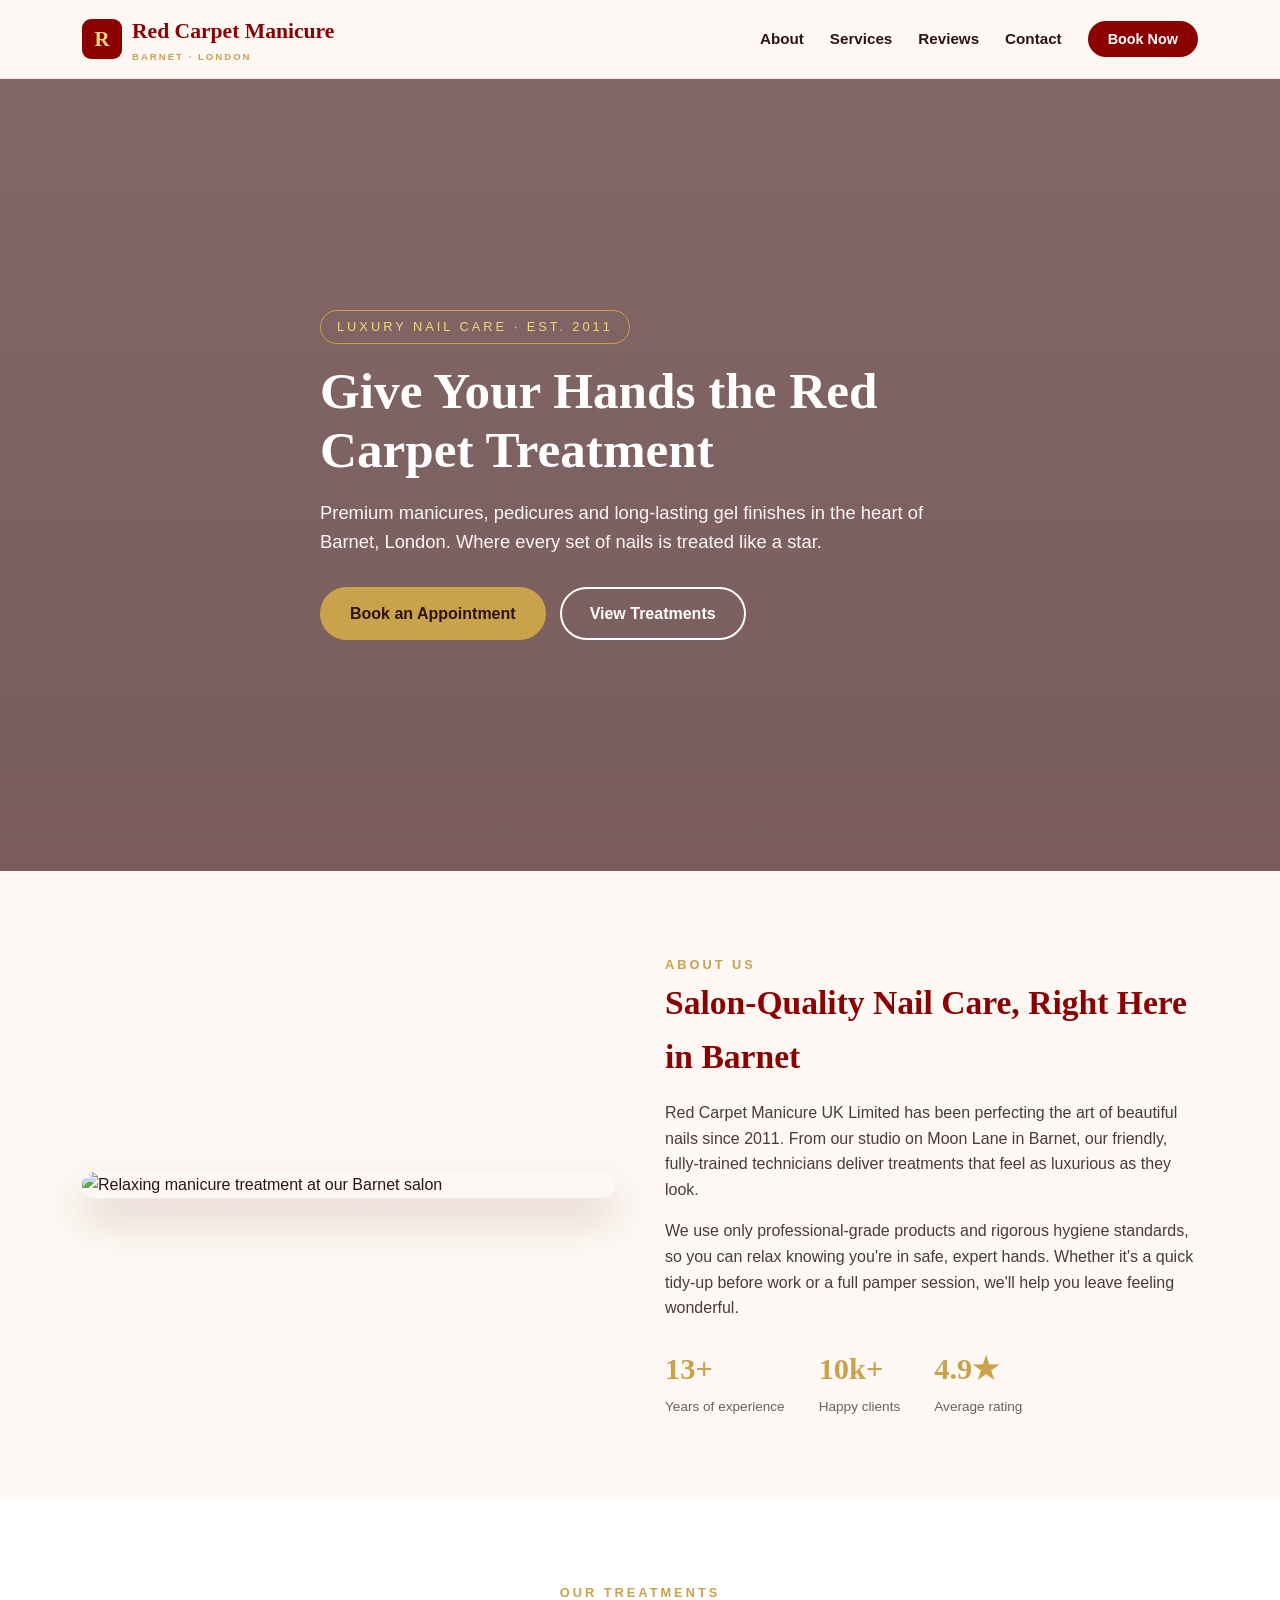
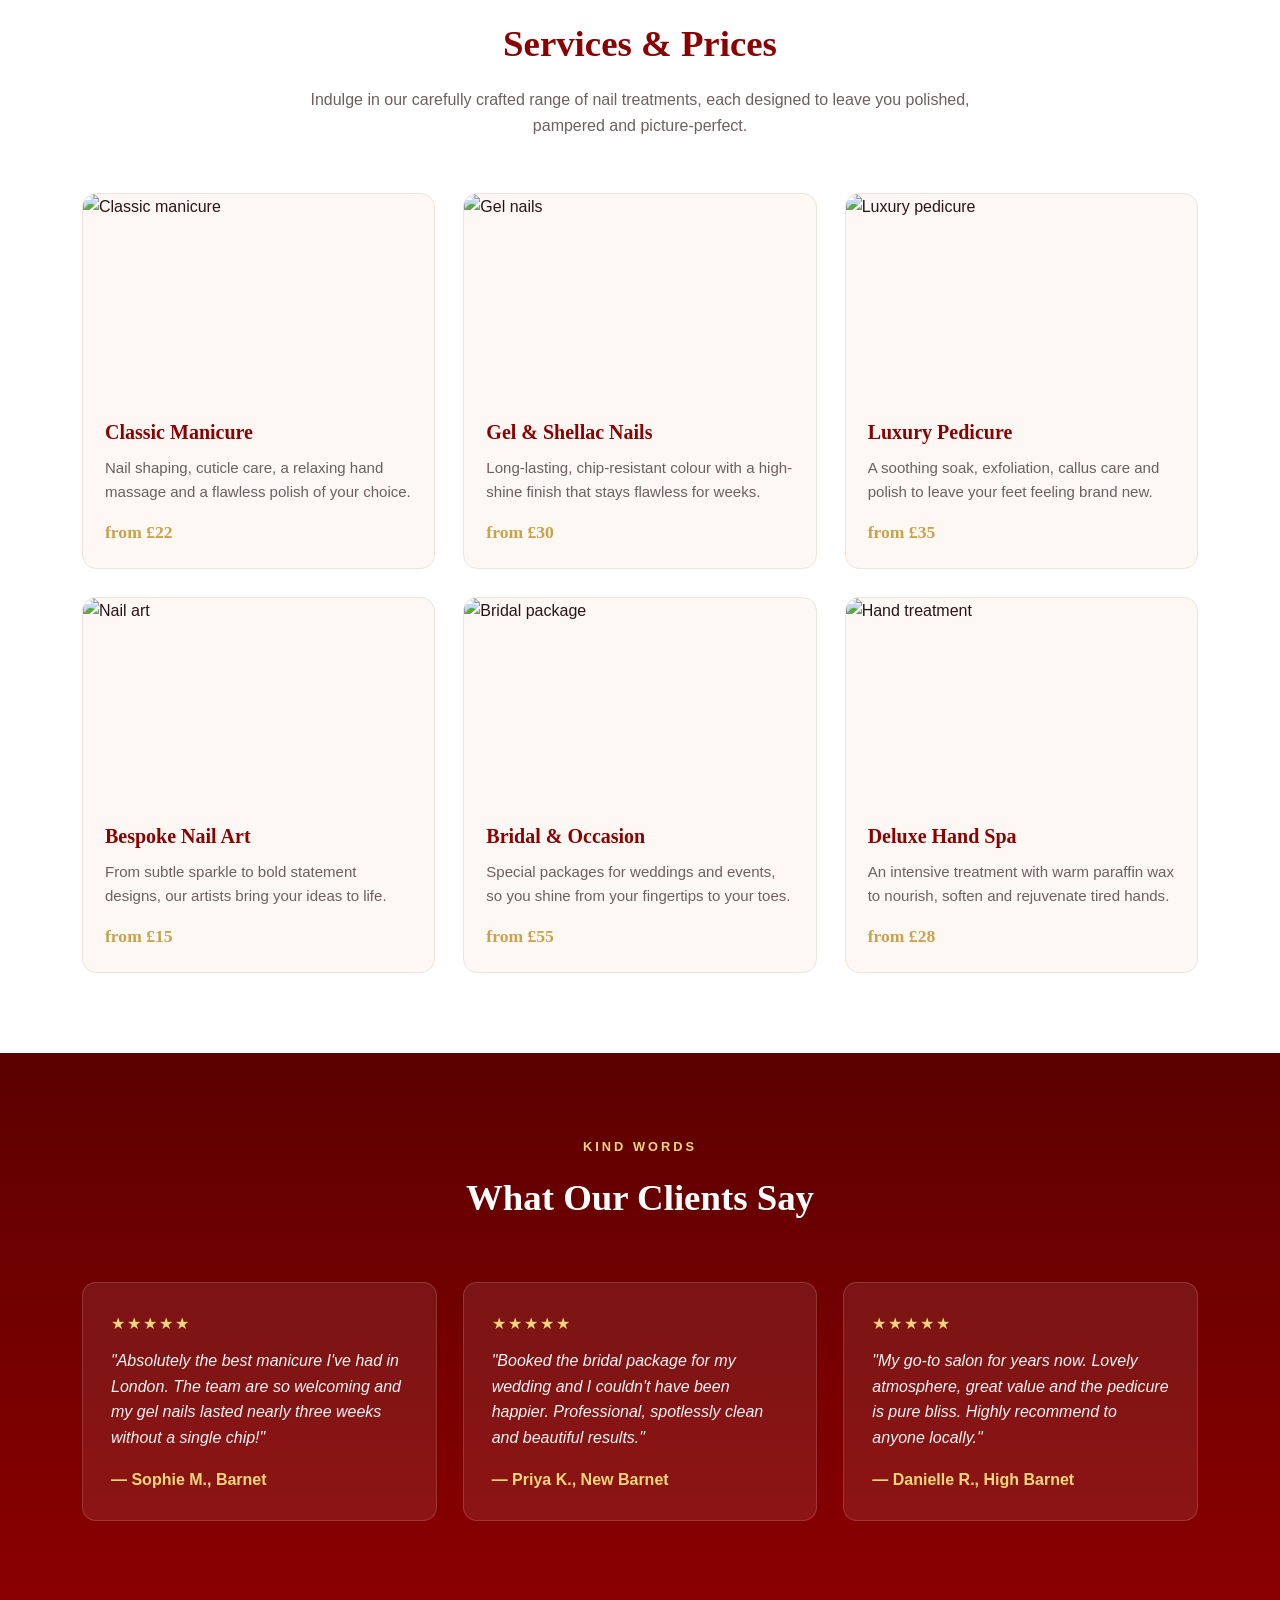
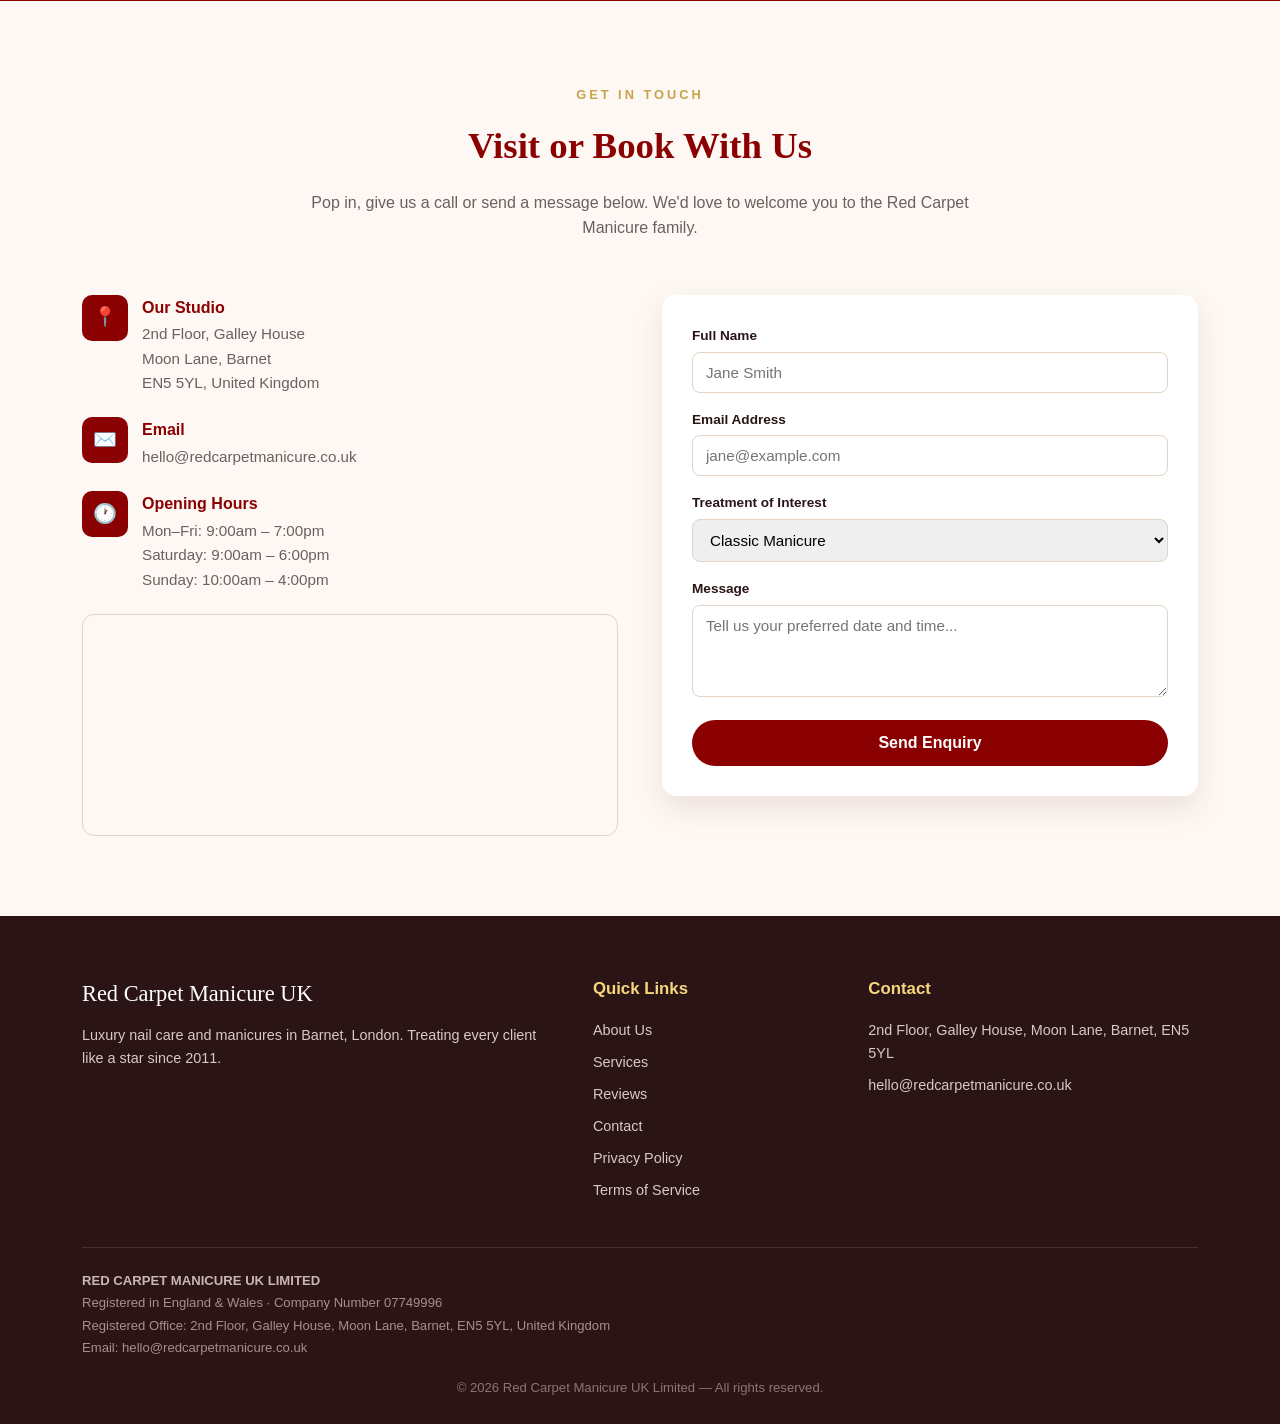
==== commit 8d427b9a: "Add files via upload" ====
--- a/pre/index.html
+++ b/pre/index.html
@@ -1,1235 +1,487 @@
-<!DOCTYPE html><html lang="en"><head><meta name="x-poe-datastore-behavior" content="local_only"><meta http-equiv="Content-Security-Policy" content="default-src 'self' 'unsafe-inline' 'unsafe-eval' data: blob: https://cdnjs.cloudflare.com https://cdn.jsdelivr.net https://code.jquery.com https://unpkg.com https://d3js.org https://threejs.org https://cdn.plot.ly https://stackpath.bootstrapcdn.com https://maps.googleapis.com https://cdn.tailwindcss.com https://ajax.googleapis.com https://kit.fontawesome.com https://cdn.datatables.net https://maxcdn.bootstrapcdn.com https://code.highcharts.com https://tako-static-assets-production.s3.amazonaws.com https://www.youtube.com https://fonts.googleapis.com https://fonts.gstatic.com https://pfst.cf2.poecdn.net https://puc.poecdn.net https://i.imgur.com https://wikimedia.org https://*.icons8.com https://*.giphy.com https://picsum.photos https://images.unsplash.com; frame-src 'self' https://www.youtube.com https://trytako.com; child-src 'self'; manifest-src 'self'; worker-src 'self'; upgrade-insecure-requests; block-all-mixed-content;">
-    <meta charset="UTF-8">
-    <meta name="viewport" content="width=device-width, initial-scale=1.0">
-    <meta name="description" content="Wensleydale Ice Cream Limited - Handcrafted artisan ice cream from the heart of the Yorkshire Dales. Made with fresh local ingredients in Thornton Rust, Leyburn, North Yorkshire.">
-    <meta name="keywords" content="Wensleydale Ice Cream, artisan ice cream, Yorkshire Dales, Leyburn, North Yorkshire, handmade ice cream, local dairy">
-    <meta name="author" content="Wensleydale Ice Cream Limited">
-    <meta name="geo.region" content="GB-NYK">
-    <meta name="geo.placename" content="Thornton Rust, Leyburn, North Yorkshire">
-    <title>Wensleydale Ice Cream Limited | Artisan Ice Cream from the Yorkshire Dales</title>
-    <link rel="icon" type="image/svg+xml" href="data:image/svg+xml,&lt;svg xmlns='http://www.w3.org/2000/svg' viewBox='0 0 100 100'&gt;&lt;rect width='100' height='100' rx='15' fill='%234a7c59'/&gt;&lt;text x='50' y='68' font-size='55' font-family='Georgia,serif' font-weight='bold' fill='white' text-anchor='middle'&gt;W&lt;/text&gt;&lt;/svg&gt;">
-    <style>
-        * {
-            margin: 0;
-            padding: 0;
-            box-sizing: border-box;
-        }
-
-        :root {
-            --primary: #4a7c59;
-            --primary-dark: #3a6147;
-            --secondary: #f5e6c8;
-            --accent: #d4a574;
-            --text-dark: #2c3e2d;
-            --text-light: #5a6b5c;
-            --white: #ffffff;
-            --cream: #fdf8f0;
-            --light-green: #e8f0e9;
-        }
-
-        html {
-            scroll-behavior: smooth;
-        }
-
-        body {
-            font-family: 'Segoe UI', Tahoma, Geneva, Verdana, sans-serif;
-            color: var(--text-dark);
-            line-height: 1.6;
-            overflow-x: hidden;
-        }
-
-        /* Navigation */
-        .navbar {
-            position: fixed;
-            top: 0;
-            width: 100%;
-            background: rgba(255, 255, 255, 0.97);
-            backdrop-filter: blur(10px);
-            z-index: 1000;
-            box-shadow: 0 2px 20px rgba(0,0,0,0.08);
-            transition: all 0.3s ease;
-        }
-
-        .nav-container {
-            max-width: 1200px;
-            margin: 0 auto;
-            padding: 0.8rem 2rem;
-            display: flex;
-            justify-content: space-between;
-            align-items: center;
-        }
-
-        .logo {
-            display: flex;
-            align-items: center;
-            gap: 0.7rem;
-            text-decoration: none;
-        }
-
-        .logo-icon {
-            width: 45px;
-            height: 45px;
-            background: var(--primary);
-            border-radius: 50%;
-            display: flex;
-            align-items: center;
-            justify-content: center;
-            color: white;
-            font-weight: bold;
-            font-size: 1.3rem;
-            font-family: Georgia, serif;
-        }
-
-        .logo-text {
-            font-family: Georgia, serif;
-            font-size: 1.2rem;
-            color: var(--primary-dark);
-            font-weight: 700;
-        }
-
-        .logo-text span {
-            display: block;
-            font-size: 0.7rem;
-            color: var(--text-light);
-            font-family: 'Segoe UI', sans-serif;
-            font-weight: 400;
-            letter-spacing: 1px;
-            text-transform: uppercase;
-        }
-
-        .nav-links {
-            display: flex;
-            list-style: none;
-            gap: 2rem;
-            align-items: center;
-        }
-
-        .nav-links a {
-            text-decoration: none;
-            color: var(--text-dark);
-            font-weight: 500;
-            font-size: 0.95rem;
-            transition: color 0.3s;
-            position: relative;
-        }
-
-        .nav-links a:hover {
-            color: var(--primary);
-        }
-
-        .nav-links a::after {
-            content: '';
-            position: absolute;
-            bottom: -5px;
-            left: 0;
-            width: 0;
-            height: 2px;
-            background: var(--primary);
-            transition: width 0.3s;
-        }
-
-        .nav-links a:hover::after {
-            width: 100%;
-        }
-
-        .mobile-menu-btn {
-            display: none;
-            background: none;
-            border: none;
-            cursor: pointer;
-            padding: 0.5rem;
-        }
-
-        .mobile-menu-btn span {
-            display: block;
-            width: 25px;
-            height: 3px;
-            background: var(--text-dark);
-            margin: 5px 0;
-            border-radius: 3px;
-            transition: all 0.3s;
-        }
-
-        /* Hero Section */
-        .hero {
-            min-height: 100vh;
-            display: flex;
-            align-items: center;
-            background: linear-gradient(135deg, var(--cream) 0%, var(--light-green) 50%, var(--secondary) 100%);
-            padding: 6rem 2rem 4rem;
-            position: relative;
-            overflow: hidden;
-        }
-
-        .hero::before {
-            content: '';
-            position: absolute;
-            top: -50%;
-            right: -20%;
-            width: 70%;
-            height: 200%;
-            background: radial-gradient(ellipse, rgba(74, 124, 89, 0.08) 0%, transparent 70%);
-            pointer-events: none;
-        }
-
-        .hero-container {
-            max-width: 1200px;
-            margin: 0 auto;
-            display: grid;
-            grid-template-columns: 1fr 1fr;
-            gap: 4rem;
-            align-items: center;
-        }
-
-        .hero-content h1 {
-            font-family: Georgia, serif;
-            font-size: 3.2rem;
-            color: var(--primary-dark);
-            line-height: 1.2;
-            margin-bottom: 1.5rem;
-        }
-
-        .hero-content h1 span {
-            color: var(--accent);
-        }
-
-        .hero-content p {
-            font-size: 1.15rem;
-            color: var(--text-light);
-            margin-bottom: 2rem;
-            max-width: 500px;
-        }
-
-        .btn-primary {
-            display: inline-block;
-            background: var(--primary);
-            color: white;
-            padding: 0.9rem 2.2rem;
-            border-radius: 50px;
-            text-decoration: none;
-            font-weight: 600;
-            transition: all 0.3s;
-            border: none;
-            cursor: pointer;
-            font-size: 1rem;
-        }
-
-        .btn-primary:hover {
-            background: var(--primary-dark);
-            transform: translateY(-2px);
-            box-shadow: 0 8px 25px rgba(74, 124, 89, 0.3);
-        }
-
-        .btn-secondary {
-            display: inline-block;
-            background: transparent;
-            color: var(--primary);
-            padding: 0.9rem 2.2rem;
-            border-radius: 50px;
-            text-decoration: none;
-            font-weight: 600;
-            border: 2px solid var(--primary);
-            margin-left: 1rem;
-            transition: all 0.3s;
-        }
-
-        .btn-secondary:hover {
-            background: var(--primary);
-            color: white;
-        }
-
-        .hero-visual {
-            display: flex;
-            justify-content: center;
-            align-items: center;
-        }
-
-        .hero-illustration {
-            width: 100%;
-            max-width: 450px;
-            aspect-ratio: 1;
-            background: radial-gradient(circle at 30% 40%, var(--secondary) 0%, var(--accent) 40%, var(--primary) 100%);
-            border-radius: 30% 70% 70% 30% / 30% 30% 70% 70%;
-            display: flex;
-            align-items: center;
-            justify-content: center;
-            animation: morph 8s ease-in-out infinite;
-            box-shadow: 0 20px 60px rgba(74, 124, 89, 0.2);
-        }
-
-        .hero-illustration-text {
-            color: white;
-            font-size: 5rem;
-            text-align: center;
-            line-height: 1.2;
-        }
-
-        @keyframes morph {
-            0% { border-radius: 30% 70% 70% 30% / 30% 30% 70% 70%; }
-            50% { border-radius: 70% 30% 30% 70% / 70% 70% 30% 30%; }
-            100% { border-radius: 30% 70% 70% 30% / 30% 30% 70% 70%; }
-        }
-
-        /* About Section */
-        .about {
-            padding: 6rem 2rem;
-            background: var(--white);
-        }
-
-        .section-container {
-            max-width: 1200px;
-            margin: 0 auto;
-        }
-
-        .section-header {
-            text-align: center;
-            margin-bottom: 4rem;
-        }
-
-        .section-header h2 {
-            font-family: Georgia, serif;
-            font-size: 2.5rem;
-            color: var(--primary-dark);
-            margin-bottom: 1rem;
-        }
-
-        .section-header p {
-            font-size: 1.1rem;
-            color: var(--text-light);
-            max-width: 600px;
-            margin: 0 auto;
-        }
-
-        .about-grid {
-            display: grid;
-            grid-template-columns: 1fr 1fr;
-            gap: 4rem;
-            align-items: center;
-        }
-
-        .about-image {
-            width: 100%;
-            height: 400px;
-            background: linear-gradient(135deg, var(--light-green), var(--secondary));
-            border-radius: 20px;
-            display: flex;
-            align-items: center;
-            justify-content: center;
-            font-size: 4rem;
-            position: relative;
-            overflow: hidden;
-        }
-
-        .about-image::after {
-            content: '🐄 🌿 🍦';
-            font-size: 3rem;
-            position: absolute;
-            bottom: 20px;
-            right: 20px;
-            opacity: 0.7;
-        }
-
-        .about-content h3 {
-            font-family: Georgia, serif;
-            font-size: 1.8rem;
-            color: var(--primary-dark);
-            margin-bottom: 1rem;
-        }
-
-        .about-content p {
-            color: var(--text-light);
-            margin-bottom: 1rem;
-            font-size: 1.05rem;
-        }
-
-        .about-features {
-            display: grid;
-            grid-template-columns: 1fr 1fr;
-            gap: 1rem;
-            margin-top: 1.5rem;
-        }
-
-        .feature-item {
-            display: flex;
-            align-items: center;
-            gap: 0.5rem;
-            color: var(--text-dark);
-            font-weight: 500;
-        }
-
-        .feature-item::before {
-            content: '✓';
-            color: var(--primary);
-            font-weight: bold;
-            font-size: 1.2rem;
-        }
-
-        /* Products Section */
-        .products {
-            padding: 6rem 2rem;
-            background: var(--cream);
-        }
-
-        .products-grid {
-            display: grid;
-            grid-template-columns: repeat(auto-fit, minmax(280px, 1fr));
-            gap: 2rem;
-        }
-
-        .product-card {
-            background: white;
-            border-radius: 20px;
-            padding: 2rem;
-            text-align: center;
-            transition: all 0.3s;
-            box-shadow: 0 5px 20px rgba(0,0,0,0.05);
-        }
-
-        .product-card:hover {
-            transform: translateY(-8px);
-            box-shadow: 0 15px 40px rgba(0,0,0,0.1);
-        }
-
-        .product-icon {
-            width: 80px;
-            height: 80px;
-            background: var(--light-green);
-            border-radius: 50%;
-            display: flex;
-            align-items: center;
-            justify-content: center;
-            margin: 0 auto 1.5rem;
-            font-size: 2.2rem;
-        }
-
-        .product-card h3 {
-            font-family: Georgia, serif;
-            color: var(--primary-dark);
-            font-size: 1.3rem;
-            margin-bottom: 0.8rem;
-        }
-
-        .product-card p {
-            color: var(--text-light);
-            font-size: 0.95rem;
-        }
-
-        /* Testimonials */
-        .testimonials {
-            padding: 6rem 2rem;
-            background: var(--white);
-        }
-
-        .testimonials-grid {
-            display: grid;
-            grid-template-columns: repeat(auto-fit, minmax(300px, 1fr));
-            gap: 2rem;
-        }
-
-        .testimonial-card {
-            background: var(--light-green);
-            border-radius: 20px;
-            padding: 2rem;
-            position: relative;
-        }
-
-        .testimonial-card::before {
-            content: '"';
-            font-family: Georgia, serif;
-            font-size: 4rem;
-            color: var(--primary);
-            opacity: 0.3;
-            position: absolute;
-            top: 10px;
-            left: 20px;
-        }
-
-        .testimonial-text {
-            font-style: italic;
-            color: var(--text-dark);
-            margin-bottom: 1.5rem;
-            padding-top: 1.5rem;
-            font-size: 1.02rem;
-        }
-
-        .testimonial-author {
-            display: flex;
-            align-items: center;
-            gap: 0.8rem;
-        }
-
-        .author-avatar {
-            width: 45px;
-            height: 45px;
-            background: var(--primary);
-            border-radius: 50%;
-            display: flex;
-            align-items: center;
-            justify-content: center;
-            color: white;
-            font-weight: bold;
-            font-size: 1.1rem;
-        }
-
-        .author-info strong {
-            color: var(--text-dark);
-            display: block;
-        }
-
-        .author-info span {
-            font-size: 0.85rem;
-            color: var(--text-light);
-        }
-
-        .stars {
-            color: #f5a623;
-            margin-bottom: 0.5rem;
-        }
-
-        /* Contact Section */
-        .contact {
-            padding: 6rem 2rem;
-            background: var(--cream);
-        }
-
-        .contact-grid {
-            display: grid;
-            grid-template-columns: 1fr 1fr;
-            gap: 4rem;
-        }
-
-        .contact-info h3 {
-            font-family: Georgia, serif;
-            font-size: 1.5rem;
-            color: var(--primary-dark);
-            margin-bottom: 1rem;
-        }
-
-        .contact-info p {
-            color: var(--text-light);
-            margin-bottom: 2rem;
-        }
-
-        .contact-detail {
-            display: flex;
-            align-items: flex-start;
-            gap: 1rem;
-            margin-bottom: 1.5rem;
-        }
-
-        .contact-detail-icon {
-            width: 45px;
-            height: 45px;
-            min-width: 45px;
-            background: var(--light-green);
-            border-radius: 50%;
-            display: flex;
-            align-items: center;
-            justify-content: center;
-            font-size: 1.2rem;
-        }
-
-        .contact-detail-text strong {
-            color: var(--text-dark);
-            display: block;
-            margin-bottom: 0.2rem;
-        }
-
-        .contact-detail-text span {
-            color: var(--text-light);
-            font-size: 0.95rem;
-        }
-
-        .contact-form {
-            background: white;
-            border-radius: 20px;
-            padding: 2.5rem;
-            box-shadow: 0 5px 20px rgba(0,0,0,0.05);
-        }
-
-        .form-group {
-            margin-bottom: 1.5rem;
-        }
-
-        .form-group label {
-            display: block;
-            margin-bottom: 0.5rem;
-            color: var(--text-dark);
-            font-weight: 500;
-        }
-
-        .form-group input,
-        .form-group textarea {
-            width: 100%;
-            padding: 0.8rem 1.2rem;
-            border: 2px solid #e0e0e0;
-            border-radius: 10px;
-            font-size: 1rem;
-            transition: border-color 0.3s;
-            font-family: inherit;
-        }
-
-        .form-group input:focus,
-        .form-group textarea:focus {
-            outline: none;
-            border-color: var(--primary);
-        }
-
-        .form-group textarea {
-            height: 120px;
-            resize: vertical;
-        }
-
-        /* Footer */
-        .footer {
-            background: var(--text-dark);
-            color: #ccd5cc;
-            padding: 4rem 2rem 2rem;
-        }
-
-        .footer-grid {
-            max-width: 1200px;
-            margin: 0 auto;
-            display: grid;
-            grid-template-columns: 2fr 1fr 1fr;
-            gap: 3rem;
-            margin-bottom: 3rem;
-        }
-
-        .footer-about h3 {
-            color: white;
-            font-family: Georgia, serif;
-            font-size: 1.3rem;
-            margin-bottom: 1rem;
-        }
-
-        .footer-about p {
-            font-size: 0.95rem;
-            line-height: 1.8;
-        }
-
-        .footer-links h4 {
-            color: white;
-            margin-bottom: 1rem;
-            font-size: 1.05rem;
-        }
-
-        .footer-links a {
-            display: block;
-            color: #aab8ab;
-            text-decoration: none;
-            margin-bottom: 0.6rem;
-            font-size: 0.95rem;
-            transition: color 0.3s;
-        }
-
-        .footer-links a:hover {
-            color: white;
-        }
-
-        .footer-bottom {
-            max-width: 1200px;
-            margin: 0 auto;
-            padding-top: 2rem;
-            border-top: 1px solid rgba(255,255,255,0.1);
-            text-align: center;
-        }
-
-        .footer-legal {
-            font-size: 0.85rem;
-            margin-bottom: 0.8rem;
-            color: #8a9a8b;
-        }
-
-        .footer-legal a {
-            color: #aab8ab;
-            text-decoration: none;
-        }
-
-        .footer-legal a:hover {
-            color: white;
-        }
-
-        .footer-copyright {
-            font-size: 0.9rem;
-            color: #8a9a8b;
-        }
-
-        /* Modal for Privacy/Terms */
-        .modal-overlay {
-            display: none;
-            position: fixed;
-            top: 0;
-            left: 0;
-            width: 100%;
-            height: 100%;
-            background: rgba(0,0,0,0.7);
-            z-index: 10000;
-            overflow-y: auto;
-            padding: 2rem;
-        }
-
-        .modal-overlay.active {
-            display: flex;
-            align-items: flex-start;
-            justify-content: center;
-        }
-
-        .modal-content {
-            background: white;
-            border-radius: 20px;
-            padding: 3rem;
-            max-width: 800px;
-            width: 100%;
-            margin: 2rem auto;
-            position: relative;
-        }
-
-        .modal-close {
-            position: absolute;
-            top: 1.5rem;
-            right: 1.5rem;
-            background: none;
-            border: none;
-            font-size: 1.8rem;
-            cursor: pointer;
-            color: var(--text-light);
-            width: 40px;
-            height: 40px;
-            display: flex;
-            align-items: center;
-            justify-content: center;
-            border-radius: 50%;
-            transition: background 0.3s;
-        }
-
-        .modal-close:hover {
-            background: var(--light-green);
-        }
-
-        .modal-content h2 {
-            font-family: Georgia, serif;
-            color: var(--primary-dark);
-            margin-bottom: 1.5rem;
-            font-size: 1.8rem;
-        }
-
-        .modal-content h3 {
-            color: var(--primary-dark);
-            margin: 1.5rem 0 0.8rem;
-            font-size: 1.2rem;
-        }
-
-        .modal-content p {
-            color: var(--text-light);
-            margin-bottom: 1rem;
-            line-height: 1.7;
-        }
-
-        /* Mobile Responsive */
-        @media (max-width: 968px) {
-            .hero-container {
-                grid-template-columns: 1fr;
-                text-align: center;
-            }
-
-            .hero-content p {
-                margin: 0 auto 2rem;
-            }
-
-            .hero-visual {
-                order: -1;
-            }
-
-            .hero-illustration {
-                max-width: 300px;
-            }
-
-            .hero-content h1 {
-                font-size: 2.5rem;
-            }
-
-            .about-grid {
-                grid-template-columns: 1fr;
-            }
-
-            .contact-grid {
-                grid-template-columns: 1fr;
-            }
-
-            .footer-grid {
-                grid-template-columns: 1fr;
-            }
-        }
-
-        @media (max-width: 768px) {
-            .nav-links {
-                display: none;
-                position: absolute;
-                top: 100%;
-                left: 0;
-                width: 100%;
-                background: white;
-                flex-direction: column;
-                padding: 2rem;
-                gap: 1.5rem;
-                box-shadow: 0 10px 30px rgba(0,0,0,0.1);
-            }
-
-            .nav-links.active {
-                display: flex;
-            }
-
-            .mobile-menu-btn {
-                display: block;
-            }
-
-            .hero-content h1 {
-                font-size: 2rem;
-            }
-
-            .section-header h2 {
-                font-size: 2rem;
-            }
-
-            .btn-secondary {
-                margin-left: 0;
-                margin-top: 1rem;
-                display: inline-block;
-            }
-
-            .about-features {
-                grid-template-columns: 1fr;
-            }
-        }
-
-        /* Scrolled State */
-        .navbar.scrolled {
-            padding: 0.5rem 0;
-            box-shadow: 0 4px 30px rgba(0,0,0,0.12);
-        }
-    </style>
+<!DOCTYPE html><html lang="en-GB"><head><meta name="x-poe-datastore-behavior" content="local_only"><meta http-equiv="Content-Security-Policy" content="default-src 'self' 'unsafe-inline' 'unsafe-eval' data: blob: https://cdnjs.cloudflare.com https://cdn.jsdelivr.net https://code.jquery.com https://unpkg.com https://d3js.org https://threejs.org https://cdn.plot.ly https://stackpath.bootstrapcdn.com https://maps.googleapis.com https://cdn.tailwindcss.com https://ajax.googleapis.com https://kit.fontawesome.com https://cdn.datatables.net https://maxcdn.bootstrapcdn.com https://code.highcharts.com https://tako-static-assets-production.s3.amazonaws.com https://www.youtube.com https://fonts.googleapis.com https://fonts.gstatic.com https://pfst.cf2.poecdn.net https://puc.poecdn.net https://i.imgur.com https://wikimedia.org https://*.icons8.com https://*.giphy.com https://picsum.photos https://images.unsplash.com; frame-src 'self' https://www.youtube.com https://trytako.com; child-src 'self'; manifest-src 'self'; worker-src 'self'; upgrade-insecure-requests; block-all-mixed-content;">
+<meta charset="UTF-8">
+<meta name="viewport" content="width=device-width, initial-scale=1.0">
+<title>Red Carpet Manicure UK | Luxury Nail Care &amp; Manicures in Barnet, London, UK</title>
+<meta name="description" content="Red Carpet Manicure UK Limited – premium manicure, pedicure and luxury nail care in Barnet, London, UK. Salon-quality treatments and professional nail products.">
+<meta name="keywords" content="manicure Barnet, nail salon London, pedicure, gel nails, red carpet manicure, luxury nails UK">
+<meta name="author" content="Red Carpet Manicure UK Limited">
+<meta property="og:title" content="Red Carpet Manicure UK | Luxury Nail Care in Barnet, London, UK">
+<meta property="og:description" content="Premium manicures, pedicures and luxury nail care in Barnet, London, UK.">
+<meta property="og:type" content="website">
+<meta property="og:locale" content="en_GB">
+<!-- Favicon: simple initial 'R' -->
+<link rel="icon" href="data:image/svg+xml,&lt;svg xmlns='http://www.w3.org/2000/svg' viewBox='0 0 100 100'&gt;&lt;rect width='100' height='100' rx='18' fill='%238b0000'/&gt;&lt;text x='50' y='72' font-size='68' font-family='Georgia,serif' fill='%23f5d67b' text-anchor='middle'&gt;R&lt;/text&gt;&lt;/svg&gt;">
+<style>
+  :root{
+    --burgundy:#8b0000;
+    --deep:#5c0000;
+    --gold:#c9a24b;
+    --gold-light:#f5d67b;
+    --cream:#fdf8f3;
+    --dark:#2a1416;
+    --grey:#6d5f5f;
+  }
+  *{margin:0;padding:0;box-sizing:border-box;}
+  html{scroll-behavior:smooth;}
+  body{font-family:'Segoe UI',Helvetica,Arial,sans-serif;color:var(--dark);background:var(--cream);line-height:1.6;}
+  h1,h2,h3{font-family:Georgia,'Times New Roman',serif;font-weight:600;}
+  a{text-decoration:none;color:inherit;}
+  .container{max-width:1160px;margin:0 auto;padding:0 22px;}
+  img{max-width:100%;display:block;}
+
+  /* NAV */
+  header.nav{position:sticky;top:0;z-index:100;background:rgba(253,248,243,0.97);border-bottom:1px solid #ecdfd3;backdrop-filter:blur(6px);}
+  .nav-inner{display:flex;align-items:center;justify-content:space-between;padding:14px 22px;max-width:1160px;margin:0 auto;}
+  .logo{display:flex;align-items:center;gap:10px;font-family:Georgia,serif;font-size:1.35rem;color:var(--burgundy);font-weight:700;}
+  .logo .mark{width:40px;height:40px;background:var(--burgundy);color:var(--gold-light);border-radius:9px;display:flex;align-items:center;justify-content:center;font-size:1.3rem;}
+  .logo small{display:block;font-size:.6rem;letter-spacing:2px;color:var(--gold);font-family:'Segoe UI',sans-serif;font-weight:600;text-transform:uppercase;}
+  nav ul{list-style:none;display:flex;gap:26px;}
+  nav a{font-size:.95rem;font-weight:600;color:var(--dark);transition:.2s;}
+  nav a:hover{color:var(--burgundy);}
+  .book-btn{background:var(--burgundy);color:#fff!important;padding:10px 20px;border-radius:30px;font-size:.9rem;}
+  .book-btn:hover{background:var(--deep);}
+  .burger{display:none;font-size:1.7rem;background:none;border:none;color:var(--burgundy);cursor:pointer;}
+
+  /* HERO */
+  .hero{position:relative;min-height:88vh;display:flex;align-items:center;
+    background:linear-gradient(rgba(50,8,10,.6),rgba(50,8,10,.65)),url('https://images.unsplash.com/photo-1604654894610-df63bc536371?auto=format&fit=crop&w=1600&q=80') center/cover;}
+  .hero-content{color:#fff;max-width:640px;}
+  .hero .tag{display:inline-block;letter-spacing:3px;text-transform:uppercase;font-size:.8rem;color:var(--gold-light);margin-bottom:18px;border:1px solid var(--gold);padding:6px 16px;border-radius:20px;}
+  .hero h1{font-size:3.2rem;line-height:1.15;margin-bottom:18px;}
+  .hero p{font-size:1.15rem;margin-bottom:30px;opacity:.95;}
+  .btns{display:flex;gap:14px;flex-wrap:wrap;}
+  .btn-primary{background:var(--gold);color:var(--dark);padding:14px 30px;border-radius:30px;font-weight:700;transition:.2s;}
+  .btn-primary:hover{background:var(--gold-light);}
+  .btn-outline{border:2px solid #fff;color:#fff;padding:12px 28px;border-radius:30px;font-weight:600;transition:.2s;}
+  .btn-outline:hover{background:#fff;color:var(--burgundy);}
+
+  /* SECTIONS */
+  section{padding:80px 0;}
+  .sec-head{text-align:center;max-width:660px;margin:0 auto 54px;}
+  .sec-head .sub{color:var(--gold);letter-spacing:3px;text-transform:uppercase;font-size:.8rem;font-weight:700;}
+  .sec-head h2{font-size:2.3rem;color:var(--burgundy);margin:10px 0 14px;}
+  .sec-head p{color:var(--grey);}
+
+  /* ABOUT */
+  .about-grid{display:grid;grid-template-columns:1fr 1fr;gap:50px;align-items:center;}
+  .about-grid img{border-radius:14px;box-shadow:0 20px 40px rgba(92,0,0,.18);}
+  .about-text h2{font-size:2.1rem;color:var(--burgundy);margin-bottom:16px;}
+  .about-text p{margin-bottom:16px;color:#4a3a3a;}
+  .stats{display:flex;gap:34px;margin-top:24px;}
+  .stat b{display:block;font-family:Georgia,serif;font-size:1.9rem;color:var(--gold);}
+  .stat span{font-size:.85rem;color:var(--grey);}
+
+  /* SERVICES */
+  .services{background:#fff;}
+  .cards{display:grid;grid-template-columns:repeat(3,1fr);gap:28px;}
+  .card{border:1px solid #f0e4d8;border-radius:14px;overflow:hidden;transition:.25s;background:var(--cream);}
+  .card:hover{transform:translateY(-6px);box-shadow:0 16px 34px rgba(92,0,0,.12);}
+  .card img{height:200px;object-fit:cover;width:100%;}
+  .card-body{padding:22px;}
+  .card-body h3{color:var(--burgundy);font-size:1.25rem;margin-bottom:8px;}
+  .card-body p{color:var(--grey);font-size:.94rem;margin-bottom:14px;}
+  .price{color:var(--gold);font-weight:700;font-family:Georgia,serif;font-size:1.1rem;}
+
+  /* TESTIMONIALS */
+  .testimonials{background:linear-gradient(var(--deep),var(--burgundy));color:#fff;}
+  .testimonials .sec-head h2{color:#fff;}
+  .testimonials .sec-head .sub{color:var(--gold-light);}
+  .t-grid{display:grid;grid-template-columns:repeat(3,1fr);gap:26px;}
+  .t-card{background:rgba(255,255,255,.08);border:1px solid rgba(255,255,255,.15);border-radius:14px;padding:28px;}
+  .t-card .stars{color:var(--gold-light);margin-bottom:12px;letter-spacing:2px;}
+  .t-card p{font-style:italic;margin-bottom:16px;opacity:.95;}
+  .t-card .who{font-weight:700;color:var(--gold-light);}
+
+  /* CONTACT */
+  .contact-grid{display:grid;grid-template-columns:1fr 1fr;gap:44px;}
+  .info-item{display:flex;gap:14px;margin-bottom:22px;}
+  .info-item .ic{width:46px;height:46px;flex-shrink:0;background:var(--burgundy);color:var(--gold-light);border-radius:10px;display:flex;align-items:center;justify-content:center;font-size:1.2rem;}
+  .info-item h4{color:var(--burgundy);margin-bottom:2px;}
+  .info-item p{color:var(--grey);font-size:.95rem;}
+  form{background:#fff;padding:30px;border-radius:14px;box-shadow:0 12px 30px rgba(92,0,0,.1);}
+  form label{display:block;font-size:.85rem;font-weight:600;margin-bottom:5px;color:var(--dark);}
+  form input,form textarea,form select{width:100%;padding:11px 13px;margin-bottom:16px;border:1px solid #e2d3c5;border-radius:8px;font-family:inherit;font-size:.95rem;}
+  form input:focus,form textarea:focus{outline:2px solid var(--gold);}
+  form button{width:100%;background:var(--burgundy);color:#fff;border:none;padding:14px;border-radius:30px;font-size:1rem;font-weight:700;cursor:pointer;transition:.2s;}
+  form button:hover{background:var(--deep);}
+  .form-msg{display:none;background:#e6f6e6;color:#256b25;padding:12px;border-radius:8px;margin-bottom:14px;text-align:center;font-weight:600;}
+
+  .map-wrap{margin-top:14px;border-radius:12px;overflow:hidden;border:1px solid #e2d3c5;}
+  .map-wrap iframe{width:100%;height:220px;border:0;display:block;}
+
+  /* FOOTER */
+  footer{background:var(--dark);color:#d9c9c3;padding:60px 0 26px;font-size:.9rem;}
+  .foot-grid{display:grid;grid-template-columns:2fr 1fr 1.4fr;gap:40px;margin-bottom:36px;}
+  footer h4{color:var(--gold-light);margin-bottom:16px;font-size:1.05rem;}
+  footer .logo-f{font-family:Georgia,serif;font-size:1.4rem;color:#fff;margin-bottom:12px;}
+  footer a{color:#d9c9c3;}
+  footer a:hover{color:var(--gold-light);}
+  footer ul{list-style:none;}
+  footer ul li{margin-bottom:9px;}
+  .legal{border-top:1px solid #4a2d30;padding-top:22px;font-size:.82rem;color:#a88f8a;line-height:1.7;}
+  .legal strong{color:#cbb6b1;}
+  .copy{text-align:center;margin-top:18px;color:#8f7570;font-size:.82rem;}
+
+  /* LEGAL PAGES */
+  .page{display:none;padding:100px 0 70px;}
+  .page.active{display:block;}
+  .page h1{color:var(--burgundy);font-size:2.2rem;margin-bottom:8px;}
+  .page h2{color:var(--burgundy);font-size:1.3rem;margin:26px 0 10px;}
+  .page p,.page li{color:#4a3a3a;margin-bottom:12px;}
+  .page ul{padding-left:22px;}
+  .back-link{display:inline-block;margin-bottom:24px;color:var(--burgundy);font-weight:700;}
+  #home-view.hidden{display:none;}
+
+  @media(max-width:860px){
+    nav ul{display:none;position:absolute;top:66px;left:0;right:0;flex-direction:column;background:var(--cream);padding:16px 22px;border-bottom:1px solid #ecdfd3;gap:14px;}
+    nav ul.open{display:flex;}
+    .burger{display:block;}
+    .about-grid,.contact-grid,.cards,.t-grid,.foot-grid{grid-template-columns:1fr;}
+    .hero h1{font-size:2.3rem;}
+  }
+</style>
 </head>
 <body>
-    <!-- Navigation -->
-    <nav class="navbar" id="navbar">
-        <div class="nav-container">
-            <a href="#" class="logo">
-                <div class="logo-icon">W</div>
-                <div class="logo-text">
-                    Wensleydale
-                    <span>Ice Cream</span>
-                </div>
-            </a>
-            <ul class="nav-links" id="navLinks">
-                <li><a href="#home">Home</a></li>
-                <li><a href="#about">About Us</a></li>
-                <li><a href="#products">Our Flavours</a></li>
-                <li><a href="#testimonials">Reviews</a></li>
-                <li><a href="#contact">Contact</a></li>
-            </ul>
-            <button class="mobile-menu-btn" id="mobileMenuBtn" aria-label="Toggle menu">
-                <span></span>
-                <span></span>
-                <span></span>
-            </button>
-        </div>
+
+<!-- ================= HOME VIEW ================= -->
+<div id="home-view">
+
+<header class="nav">
+  <div class="nav-inner">
+    <a href="#top" class="logo" onclick="showHome()">
+      <span class="mark">R</span>
+      <span>Red Carpet Manicure<small>Barnet · London</small></span>
+    </a>
+    <nav>
+      <ul id="menu">
+        <li><a href="#about" onclick="closeMenu()">About</a></li>
+        <li><a href="#services" onclick="closeMenu()">Services</a></li>
+        <li><a href="#testimonials" onclick="closeMenu()">Reviews</a></li>
+        <li><a href="#contact" onclick="closeMenu()">Contact</a></li>
+        <li><a href="#contact" class="book-btn" onclick="closeMenu()">Book Now</a></li>
+      </ul>
     </nav>
-
-    <!-- Hero Section -->
-    <section class="hero" id="home">
-        <div class="hero-container">
-            <div class="hero-content">
-                <h1>Handcrafted Ice Cream from the <span>Yorkshire Dales</span></h1>
-                <p>Made with love and the finest local ingredients in the heart of Wensleydale. Every scoop tells the story of our beautiful countryside.</p>
-                <a href="#products" class="btn-primary">Explore Our Flavours</a>
-                <a href="#contact" class="btn-secondary">Get In Touch</a>
-            </div>
-            <div class="hero-visual">
-                <div class="hero-illustration">
-                    <div class="hero-illustration-text">🍦</div>
-                </div>
-            </div>
-        </div>
-    </section>
-
-    <!-- About Section -->
-    <section class="about" id="about">
-        <div class="section-container">
-            <div class="section-header">
-                <h2>Our Story</h2>
-                <p>A family passion born in the rolling hills of North Yorkshire</p>
-            </div>
-            <div class="about-grid">
-                <div class="about-image">
-                    🏔️
-                </div>
-                <div class="about-content">
-                    <h3>From Our Farm to Your Table</h3>
-                    <p>Nestled in the picturesque village of Thornton Rust, near Leyburn in the Yorkshire Dales, Wensleydale Ice Cream is a family-run business dedicated to producing the finest artisan ice cream.</p>
-                    <p>Since 2012, we've been crafting small-batch ice cream using traditional methods and the freshest ingredients sourced from local farms across Wensleydale. Our commitment to quality means every tub is made with care, passion, and a deep love for our beautiful dale.</p>
-                    <div class="about-features">
-                        <div class="feature-item">Locally sourced milk</div>
-                        <div class="feature-item">Small batch crafted</div>
-                        <div class="feature-item">Natural ingredients</div>
-                        <div class="feature-item">Family recipes</div>
-                        <div class="feature-item">Yorkshire Dales born</div>
-                        <div class="feature-item">Award-winning taste</div>
-                    </div>
-                </div>
-            </div>
-        </div>
-    </section>
-
-    <!-- Products Section -->
-    <section class="products" id="products">
-        <div class="section-container">
-            <div class="section-header">
-                <h2>Our Flavours</h2>
-                <p>Discover our range of handcrafted ice cream and frozen treats</p>
-            </div>
-            <div class="products-grid">
-                <div class="product-card">
-                    <div class="product-icon">🍨</div>
-                    <h3>Classic Vanilla</h3>
-                    <p>Rich, creamy vanilla made with real Madagascar vanilla pods and fresh Dales milk. Simple perfection.</p>
-                </div>
-                <div class="product-card">
-                    <div class="product-icon">🍓</div>
-                    <h3>Strawberry &amp; Cream</h3>
-                    <p>Ripe English strawberries folded through our luxurious cream base. A taste of summer in every spoonful.</p>
-                </div>
-                <div class="product-card">
-                    <div class="product-icon">🍫</div>
-                    <h3>Belgian Chocolate</h3>
-                    <p>Indulgent dark Belgian chocolate blended into our smooth cream for a truly decadent experience.</p>
-                </div>
-                <div class="product-card">
-                    <div class="product-icon">🍯</div>
-                    <h3>Yorkshire Honey</h3>
-                    <p>Local wildflower honey from Dales beekeepers swirled through our signature cream base.</p>
-                </div>
-                <div class="product-card">
-                    <div class="product-icon">🫐</div>
-                    <h3>Wild Blueberry</h3>
-                    <p>Bursting with plump blueberries, this fruity favourite is refreshing and indulgent in equal measure.</p>
-                </div>
-                <div class="product-card">
-                    <div class="product-icon">🧀</div>
-                    <h3>Wensleydale &amp; Ginger</h3>
-                    <p>Our signature flavour! Creamy Wensleydale cheese paired with warming stem ginger. Uniquely Yorkshire.</p>
-                </div>
-            </div>
-        </div>
-    </section>
-
-    <!-- Testimonials Section -->
-    <section class="testimonials" id="testimonials">
-        <div class="section-container">
-            <div class="section-header">
-                <h2>What People Say</h2>
-                <p>Don't just take our word for it — hear from our happy customers</p>
-            </div>
-            <div class="testimonials-grid">
-                <div class="testimonial-card">
-                    <div class="stars">★★★★★</div>
-                    <p class="testimonial-text">The best ice cream I've ever tasted! You can really tell it's made with fresh, local ingredients. The Yorkshire Honey flavour is absolutely divine.</p>
-                    <div class="testimonial-author">
-                        <div class="author-avatar">S</div>
-                        <div class="author-info">
-                            <strong>Sarah M.</strong>
-                            <span>Leyburn, North Yorkshire</span>
-                        </div>
-                    </div>
-                </div>
-                <div class="testimonial-card">
-                    <div class="stars">★★★★★</div>
-                    <p class="testimonial-text">We discovered Wensleydale Ice Cream on a holiday in the Dales and now order regularly. The Wensleydale &amp; Ginger is unlike anything else — utterly delicious!</p>
-                    <div class="testimonial-author">
-                        <div class="author-avatar">J</div>
-                        <div class="author-info">
-                            <strong>James T.</strong>
-                            <span>Harrogate</span>
-                        </div>
-                    </div>
-                </div>
-                <div class="testimonial-card">
-                    <div class="stars">★★★★★</div>
-                    <p class="testimonial-text">Proper Yorkshire ice cream at its finest. We serve it at our tearoom and customers absolutely love it. The quality is consistently exceptional.</p>
-                    <div class="testimonial-author">
-                        <div class="author-avatar">M</div>
-                        <div class="author-info">
-                            <strong>Margaret W.</strong>
-                            <span>Hawes, Wensleydale</span>
-                        </div>
-                    </div>
-                </div>
-            </div>
-        </div>
-    </section>
-
-    <!-- Contact Section -->
-    <section class="contact" id="contact">
-        <div class="section-container">
-            <div class="section-header">
-                <h2>Get In Touch</h2>
-                <p>We'd love to hear from you — whether you're a retailer, event organiser, or ice cream lover</p>
-            </div>
-            <div class="contact-grid">
-                <div class="contact-info">
-                    <h3>Visit Us or Drop a Line</h3>
-                    <p>Whether you'd like to stock our ice cream, book us for an event, or simply ask a question, we're always happy to chat.</p>
-                    <div class="contact-detail">
-                        <div class="contact-detail-icon">📍</div>
-                        <div class="contact-detail-text">
-                            <strong>Our Address</strong>
-                            <span>C/O TENIGO LTD, THE OLD CALF HOUSE MANOR FARM, THORNTON RUST, LEYBURN, NORTH YORKSHIRE, DL8 3AN</span>
-                        </div>
-                    </div>
-                    <div class="contact-detail">
-                        <div class="contact-detail-icon">✉️</div>
-                        <div class="contact-detail-text">
-                            <strong>Email</strong>
-                            <span>contato@jornadadapazespiritual.site</span>
-                        </div>
-                    </div>
-                    <div class="contact-detail">
-                        <div class="contact-detail-icon">🕐</div>
-                        <div class="contact-detail-text">
-                            <strong>Hours</strong>
-                            <span>Monday – Friday: 9:00 AM – 5:00 PM<br>Saturday: 10:00 AM – 3:00 PM</span>
-                        </div>
-                    </div>
-                </div>
-                <div class="contact-form">
-                    <form id="contactForm">
-                        <div class="form-group">
-                            <label for="name">Your Name</label>
-                            <input type="text" id="name" name="name" placeholder="John Smith" required="">
-                        </div>
-                        <div class="form-group">
-                            <label for="email">Email Address</label>
-                            <input type="email" id="email" name="email" placeholder="john@example.com" required="">
-                        </div>
-                        <div class="form-group">
-                            <label for="subject">Subject</label>
-                            <input type="text" id="subject" name="subject" placeholder="How can we help?">
-                        </div>
-                        <div class="form-group">
-                            <label for="message">Message</label>
-                            <textarea id="message" name="message" placeholder="Tell us more..." required=""></textarea>
-                        </div>
-                        <button type="submit" class="btn-primary" style="width:100%;">Send Message</button>
-                    </form>
-                    <div id="formSuccess" style="display:none; text-align:center; padding:2rem;">
-                        <div style="font-size:3rem; margin-bottom:1rem;">✓</div>
-                        <h3 style="color:var(--primary-dark); margin-bottom:0.5rem;">Message Sent!</h3>
-                        <p style="color:var(--text-light);">Thank you for getting in touch. We'll get back to you shortly.</p>
-                    </div>
-                </div>
-            </div>
-        </div>
-    </section>
-
-    <!-- Footer -->
-    <footer class="footer">
-        <div class="footer-grid">
-            <div class="footer-about">
-                <h3>Wensleydale Ice Cream Limited</h3>
-                <p>
-                    Handcrafted artisan ice cream from the heart of the Yorkshire Dales. Made with fresh local ingredients and a passion for quality since 2012.
-                </p>
-                <p style="margin-top:1rem;">
-                    <strong>Company Number:</strong> 08074800<br>
-                    <strong>Registered Office:</strong> C/O TENIGO LTD, THE OLD CALF HOUSE MANOR FARM, THORNTON RUST, LEYBURN, NORTH YORKSHIRE, UNITED KINGDOM, DL8 3AN<br>
-                    <strong>Email:</strong> contato@jornadadapazespiritual.site
-                </p>
-            </div>
-            <div class="footer-links">
-                <h4>Quick Links</h4>
-                <a href="#home">Home</a>
-                <a href="#about">About Us</a>
-                <a href="#products">Our Flavours</a>
-                <a href="#testimonials">Reviews</a>
-                <a href="#contact">Contact</a>
-            </div>
-            <div class="footer-links">
-                <h4>Legal</h4>
-                <a href="#" onclick="openModal('privacy'); return false;">Privacy Policy</a>
-                <a href="#" onclick="openModal('terms'); return false;">Terms of Use</a>
-            </div>
-        </div>
-        <div class="footer-bottom">
-            <p class="footer-legal">
-                <strong>WENSLEYDALE ICE CREAM LIMITED</strong> | Company No. 08074800 | C/O TENIGO LTD, THE OLD CALF HOUSE MANOR FARM, THORNTON RUST, LEYBURN, NORTH YORKSHIRE, UNITED KINGDOM, DL8 3AN | contato@jornadadapazespiritual.site
-            </p>
-            <p class="footer-copyright">© 2026 WENSLEYDALE ICE CREAM LIMITED - All rights reserved</p>
-        </div>
-    </footer>
-
-    <!-- Privacy Policy Modal -->
-    <div class="modal-overlay" id="privacyModal">
-        <div class="modal-content">
-            <button class="modal-close" onclick="closeModal('privacy')">×</button>
-            <h2>Privacy Policy</h2>
-            <p><strong>Last updated:</strong> January 2026</p>
-            <p><strong>WENSLEYDALE ICE CREAM LIMITED</strong> (Company No. 08074800), registered at C/O TENIGO LTD, THE OLD CALF HOUSE MANOR FARM, THORNTON RUST, LEYBURN, NORTH YORKSHIRE, UNITED KINGDOM, DL8 3AN ("we", "us", "our") is committed to protecting your privacy.</p>
-
-            <h3>1. Information We Collect</h3>
-            <p>We may collect personal information that you voluntarily provide to us when you contact us through our website, including your name, email address, and any message content you submit through our contact form.</p>
-
-            <h3>2. How We Use Your Information</h3>
-            <p>We use the information we collect to respond to your enquiries, provide customer service, send you information about our products and services (only with your consent), and improve our website and offerings.</p>
-
-            <h3>3. Data Storage and Security</h3>
-            <p>We implement appropriate technical and organisational measures to protect your personal data against unauthorised access, alteration, disclosure, or destruction. Your data is stored securely within the United Kingdom.</p>
-
-            <h3>4. Sharing Your Information</h3>
-            <p>We do not sell, trade, or otherwise transfer your personal information to third parties. This does not include trusted service providers who assist us in operating our business, provided they agree to keep your information confidential.</p>
-
-            <h3>5. Cookies</h3>
-            <p>Our website may use cookies to enhance your browsing experience. You can choose to disable cookies through your browser settings, though this may affect your experience on our site.</p>
-
-            <h3>6. Your Rights</h3>
-            <p>Under the UK General Data Protection Regulation (UK GDPR), you have the right to access, rectify, erase, or restrict the processing of your personal data. You may also request data portability or object to processing.</p>
-
-            <h3>7. Contact Us</h3>
-            <p>If you have any questions about this Privacy Policy, please contact us at:<br>
-            <strong>WENSLEYDALE ICE CREAM LIMITED</strong><br>
-            C/O TENIGO LTD, THE OLD CALF HOUSE MANOR FARM, THORNTON RUST, LEYBURN, NORTH YORKSHIRE, UNITED KINGDOM, DL8 3AN<br>
-            Email: contato@jornadadapazespiritual.site</p>
-        </div>
-    </div>
-
-    <!-- Terms of Use Modal -->
-    <div class="modal-overlay" id="termsModal">
-        <div class="modal-content">
-            <button class="modal-close" onclick="closeModal('terms')">×</button>
-            <h2>Terms of Use</h2>
-            <p><strong>Last updated:</strong> January 2026</p>
-            <p>These Terms of Use govern your use of the website operated by <strong>WENSLEYDALE ICE CREAM LIMITED</strong> (Company No. 08074800), registered at C/O TENIGO LTD, THE OLD CALF HOUSE MANOR FARM, THORNTON RUST, LEYBURN, NORTH YORKSHIRE, UNITED KINGDOM, DL8 3AN.</p>
-
-            <h3>1. Acceptance of Terms</h3>
-            <p>By accessing and using this website, you accept and agree to be bound by these Terms of Use. If you do not agree with any part of these terms, you should not use this website.</p>
-
-            <h3>2. Use of Website</h3>
-            <p>This website is provided for informational purposes about our products and services. You agree to use the website only for lawful purposes and in a manner that does not infringe upon the rights of others.</p>
-
-            <h3>3. Intellectual Property</h3>
-            <p>All content on this website, including text, images, logos, and design, is the property of WENSLEYDALE ICE CREAM LIMITED and is protected by United Kingdom intellectual property laws. You may not reproduce, distribute, or create derivative works without our express written permission.</p>
-
-            <h3>4. Product Information</h3>
-            <p>While we strive to ensure that all product descriptions and information on our website are accurate, we do not warrant that such information is complete, reliable, or error-free. Flavour availability may vary.</p>
-
-            <h3>5. Limitation of Liability</h3>
-            <p>WENSLEYDALE ICE CREAM LIMITED shall not be liable for any indirect, incidental, or consequential damages arising from your use of this website. Our total liability shall not exceed the amount paid by you, if any, for accessing this site.</p>
-
-            <h3>6. Governing Law</h3>
-            <p>These Terms of Use are governed by and construed in accordance with the laws of England and Wales. Any disputes shall be subject to the exclusive jurisdiction of the courts of England and Wales.</p>
-
-            <h3>7. Changes to Terms</h3>
-            <p>We reserve the right to modify these Terms of Use at any time. Changes will be effective immediately upon posting to this website. Your continued use of the website constitutes acceptance of any modified terms.</p>
-
-            <h3>8. Contact</h3>
-            <p>For any questions regarding these Terms of Use, please contact:<br>
-            <strong>WENSLEYDALE ICE CREAM LIMITED</strong><br>
-            C/O TENIGO LTD, THE OLD CALF HOUSE MANOR FARM, THORNTON RUST, LEYBURN, NORTH YORKSHIRE, UNITED KINGDOM, DL8 3AN<br>
-            Email: contato@jornadadapazespiritual.site</p>
-        </div>
-    </div>
-
-    <script>
-        // Mobile Menu Toggle
-        const mobileMenuBtn = document.getElementById('mobileMenuBtn');
-        const navLinks = document.getElementById('navLinks');
-
-        mobileMenuBtn.addEventListener('click', () => {
-            navLinks.classList.toggle('active');
-        });
-
-        // Close mobile menu when clicking a link
-        document.querySelectorAll('.nav-links a').forEach(link => {
-            link.addEventListener('click', () => {
-                navLinks.classList.remove('active');
-            });
-        });
-
-        // Navbar scroll effect
-        window.addEventListener('scroll', () => {
-            const navbar = document.getElementById('navbar');
-            if (window.scrollY > 50) {
-                navbar.classList.add('scrolled');
-            } else {
-                navbar.classList.remove('scrolled');
-            }
-        });
-
-        // Contact Form
-        const contactForm = document.getElementById('contactForm');
-        const formSuccess = document.getElementById('formSuccess');
-
-        contactForm.addEventListener('submit', (e) => {
-            e.preventDefault();
-            contactForm.style.display = 'none';
-            formSuccess.style.display = 'block';
-            setTimeout(() => {
-                contactForm.style.display = 'block';
-                formSuccess.style.display = 'none';
-                contactForm.reset();
-            }, 4000);
-        });
-
-        // Modal Functions
-        function openModal(type) {
-            if (type === 'privacy') {
-                document.getElementById('privacyModal').classList.add('active');
-            } else if (type === 'terms') {
-                document.getElementById('termsModal').classList.add('active');
-            }
-            document.body.style.overflow = 'hidden';
-        }
-
-        function closeModal(type) {
-            if (type === 'privacy') {
-                document.getElementById('privacyModal').classList.remove('active');
-            } else if (type === 'terms') {
-                document.getElementById('termsModal').classList.remove('active');
-            }
-            document.body.style.overflow = '';
-        }
-
-        // Close modal when clicking overlay
-        document.querySelectorAll('.modal-overlay').forEach(modal => {
-            modal.addEventListener('click', (e) => {
-                if (e.target === modal) {
-                    modal.classList.remove('active');
-                    document.body.style.overflow = '';
-                }
-            });
-        });
-
-        // Smooth reveal on scroll
-        const observerOptions = {
-            threshold: 0.1,
-            rootMargin: '0px 0px -50px 0px'
-        };
-
-        const observer = new IntersectionObserver((entries) => {
-            entries.forEach(entry => {
-                if (entry.isIntersecting) {
-                    entry.target.style.opacity = '1';
-                    entry.target.style.transform = 'translateY(0)';
-                }
-            });
-        }, observerOptions);
-
-        document.querySelectorAll('.product-card, .testimonial-card').forEach(el => {
-            el.style.opacity = '0';
-            el.style.transform = 'translateY(20px)';
-            el.style.transition = 'opacity 0.6s ease, transform 0.6s ease';
-            observer.observe(el);
-        });
-    </script>
+    <button class="burger" onclick="toggleMenu()">☰</button>
+  </div>
+</header>
+
+<a id="top"></a>
+<!-- HERO -->
+<section class="hero" style="padding:0;">
+  <div class="container">
+    <div class="hero-content">
+      <span class="tag">Luxury Nail Care · Est. 2011</span>
+      <h1>Give Your Hands the Red Carpet Treatment</h1>
+      <p>Premium manicures, pedicures and long-lasting gel finishes in the heart of Barnet, London. Where every set of nails is treated like a star.</p>
+      <div class="btns">
+        <a href="#contact" class="btn-primary">Book an Appointment</a>
+        <a href="#services" class="btn-outline">View Treatments</a>
+      </div>
+    </div>
+  </div>
+</section>
+
+<!-- ABOUT -->
+<section id="about">
+  <div class="container about-grid">
+    <img src="https://images.unsplash.com/photo-1519014816548-bf5fe059798b?auto=format&amp;fit=crop&amp;w=800&amp;q=80" alt="Relaxing manicure treatment at our Barnet salon">
+    <div class="about-text">
+      <span class="sub" style="color:var(--gold);letter-spacing:3px;text-transform:uppercase;font-size:.8rem;font-weight:700;">About Us</span>
+      <h2>Salon-Quality Nail Care, Right Here in Barnet</h2>
+      <p>Red Carpet Manicure UK Limited has been perfecting the art of beautiful nails since 2011. From our studio on Moon Lane in Barnet, our friendly, fully-trained technicians deliver treatments that feel as luxurious as they look.</p>
+      <p>We use only professional-grade products and rigorous hygiene standards, so you can relax knowing you're in safe, expert hands. Whether it's a quick tidy-up before work or a full pamper session, we'll help you leave feeling wonderful.</p>
+      <div class="stats">
+        <div class="stat"><b>13+</b><span>Years of experience</span></div>
+        <div class="stat"><b>10k+</b><span>Happy clients</span></div>
+        <div class="stat"><b>4.9★</b><span>Average rating</span></div>
+      </div>
+    </div>
+  </div>
+</section>
+
+<!-- SERVICES -->
+<section id="services" class="services">
+  <div class="container">
+    <div class="sec-head">
+      <span class="sub">Our Treatments</span>
+      <h2>Services &amp; Prices</h2>
+      <p>Indulge in our carefully crafted range of nail treatments, each designed to leave you polished, pampered and picture-perfect.</p>
+    </div>
+    <div class="cards">
+      <div class="card">
+        <img src="https://images.unsplash.com/photo-1632345031435-8727f6897d53?auto=format&amp;fit=crop&amp;w=600&amp;q=80" alt="Classic manicure">
+        <div class="card-body">
+          <h3>Classic Manicure</h3>
+          <p>Nail shaping, cuticle care, a relaxing hand massage and a flawless polish of your choice.</p>
+          <span class="price">from £22</span>
+        </div>
+      </div>
+      <div class="card">
+        <img src="https://images.unsplash.com/photo-1610992015732-2449b76344bc?auto=format&amp;fit=crop&amp;w=600&amp;q=80" alt="Gel nails">
+        <div class="card-body">
+          <h3>Gel &amp; Shellac Nails</h3>
+          <p>Long-lasting, chip-resistant colour with a high-shine finish that stays flawless for weeks.</p>
+          <span class="price">from £30</span>
+        </div>
+      </div>
+      <div class="card">
+        <img src="https://images.unsplash.com/photo-1519014816548-bf5fe059798b?auto=format&amp;fit=crop&amp;w=600&amp;q=80" alt="Luxury pedicure">
+        <div class="card-body">
+          <h3>Luxury Pedicure</h3>
+          <p>A soothing soak, exfoliation, callus care and polish to leave your feet feeling brand new.</p>
+          <span class="price">from £35</span>
+        </div>
+      </div>
+      <div class="card">
+        <img src="https://images.unsplash.com/photo-1607779097040-26e80aa78e66?auto=format&amp;fit=crop&amp;w=600&amp;q=80" alt="Nail art">
+        <div class="card-body">
+          <h3>Bespoke Nail Art</h3>
+          <p>From subtle sparkle to bold statement designs, our artists bring your ideas to life.</p>
+          <span class="price">from £15</span>
+        </div>
+      </div>
+      <div class="card">
+        <img src="https://images.unsplash.com/photo-1600948836101-f9ffda59d250?auto=format&amp;fit=crop&amp;w=600&amp;q=80" alt="Bridal package">
+        <div class="card-body">
+          <h3>Bridal &amp; Occasion</h3>
+          <p>Special packages for weddings and events, so you shine from your fingertips to your toes.</p>
+          <span class="price">from £55</span>
+        </div>
+      </div>
+      <div class="card">
+        <img src="https://images.unsplash.com/photo-1595475207225-428b62bda831?auto=format&amp;fit=crop&amp;w=600&amp;q=80" alt="Hand treatment">
+        <div class="card-body">
+          <h3>Deluxe Hand Spa</h3>
+          <p>An intensive treatment with warm paraffin wax to nourish, soften and rejuvenate tired hands.</p>
+          <span class="price">from £28</span>
+        </div>
+      </div>
+    </div>
+  </div>
+</section>
+
+<!-- TESTIMONIALS -->
+<section id="testimonials" class="testimonials">
+  <div class="container">
+    <div class="sec-head">
+      <span class="sub">Kind Words</span>
+      <h2>What Our Clients Say</h2>
+    </div>
+    <div class="t-grid">
+      <div class="t-card">
+        <div class="stars">★★★★★</div>
+        <p>"Absolutely the best manicure I've had in London. The team are so welcoming and my gel nails lasted nearly three weeks without a single chip!"</p>
+        <div class="who">— Sophie M., Barnet</div>
+      </div>
+      <div class="t-card">
+        <div class="stars">★★★★★</div>
+        <p>"Booked the bridal package for my wedding and I couldn't have been happier. Professional, spotlessly clean and beautiful results."</p>
+        <div class="who">— Priya K., New Barnet</div>
+      </div>
+      <div class="t-card">
+        <div class="stars">★★★★★</div>
+        <p>"My go-to salon for years now. Lovely atmosphere, great value and the pedicure is pure bliss. Highly recommend to anyone locally."</p>
+        <div class="who">— Danielle R., High Barnet</div>
+      </div>
+    </div>
+  </div>
+</section>
+
+<!-- CONTACT -->
+<section id="contact">
+  <div class="container">
+    <div class="sec-head">
+      <span class="sub">Get In Touch</span>
+      <h2>Visit or Book With Us</h2>
+      <p>Pop in, give us a call or send a message below. We'd love to welcome you to the Red Carpet Manicure family.</p>
+    </div>
+    <div class="contact-grid">
+      <div>
+        <div class="info-item">
+          <div class="ic">📍</div>
+          <div>
+            <h4>Our Studio</h4>
+            <p>2nd Floor, Galley House<br>Moon Lane, Barnet<br>EN5 5YL, United Kingdom</p>
+          </div>
+        </div>
+        <div class="info-item">
+          <div class="ic">✉️</div>
+          <div>
+            <h4>Email</h4>
+            <p><a href="mailto:hello@redcarpetmanicure.co.uk">hello@redcarpetmanicure.co.uk</a></p>
+          </div>
+        </div>
+        <div class="info-item">
+          <div class="ic">🕐</div>
+          <div>
+            <h4>Opening Hours</h4>
+            <p>Mon–Fri: 9:00am – 7:00pm<br>Saturday: 9:00am – 6:00pm<br>Sunday: 10:00am – 4:00pm</p>
+          </div>
+        </div>
+        <div class="map-wrap">
+          <iframe title="Our location in Barnet" loading="lazy" src="https://www.google.com/maps?q=Moon+Lane,+Barnet+EN5+5YL&amp;output=embed"></iframe>
+        </div>
+      </div>
+      <div>
+        <form onsubmit="return submitForm(event)">
+          <div class="form-msg" id="formMsg">Thank you! Your message has been sent. We'll be in touch shortly.</div>
+          <label for="name">Full Name</label>
+          <input type="text" id="name" required="" placeholder="Jane Smith">
+          <label for="email">Email Address</label>
+          <input type="email" id="email" required="" placeholder="jane@example.com">
+          <label for="service">Treatment of Interest</label>
+          <select id="service">
+            <option>Classic Manicure</option>
+            <option>Gel &amp; Shellac Nails</option>
+            <option>Luxury Pedicure</option>
+            <option>Bespoke Nail Art</option>
+            <option>Bridal &amp; Occasion</option>
+            <option>Deluxe Hand Spa</option>
+          </select>
+          <label for="msg">Message</label>
+          <textarea id="msg" rows="4" placeholder="Tell us your preferred date and time..."></textarea>
+          <button type="submit">Send Enquiry</button>
+        </form>
+      </div>
+    </div>
+  </div>
+</section>
+
+<!-- FOOTER -->
+<footer>
+  <div class="container">
+    <div class="foot-grid">
+      <div>
+        <div class="logo-f">Red Carpet Manicure UK</div>
+        <p>Luxury nail care and manicures in Barnet, London. Treating every client like a star since 2011.</p>
+      </div>
+      <div>
+        <h4>Quick Links</h4>
+        <ul>
+          <li><a href="#about" onclick="showHome()">About Us</a></li>
+          <li><a href="#services" onclick="showHome()">Services</a></li>
+          <li><a href="#testimonials" onclick="showHome()">Reviews</a></li>
+          <li><a href="#contact" onclick="showHome()">Contact</a></li>
+          <li><a href="#" onclick="showPage('privacy');return false;">Privacy Policy</a></li>
+          <li><a href="#" onclick="showPage('terms');return false;">Terms of Service</a></li>
+        </ul>
+      </div>
+      <div>
+        <h4>Contact</h4>
+        <ul>
+          <li>2nd Floor, Galley House, Moon Lane, Barnet, EN5 5YL</li>
+          <li><a href="mailto:hello@redcarpetmanicure.co.uk">hello@redcarpetmanicure.co.uk</a></li>
+        </ul>
+      </div>
+    </div>
+    <div class="legal">
+      <strong>RED CARPET MANICURE UK LIMITED</strong><br>
+      Registered in England &amp; Wales · Company Number 07749996<br>
+      Registered Office: 2nd Floor, Galley House, Moon Lane, Barnet, EN5 5YL, United Kingdom<br>
+      Email: hello@redcarpetmanicure.co.uk
+    </div>
+    <div class="copy">© 2026 Red Carpet Manicure UK Limited — All rights reserved.</div>
+  </div>
+</footer>
+
+</div><!-- /home-view -->
+
+<!-- ================= PRIVACY POLICY ================= -->
+<div class="page" id="privacy">
+  <div class="container">
+    <a class="back-link" href="#" onclick="showHome();return false;">← Back to Home</a>
+    <h1>Privacy Policy</h1>
+    <p>Last updated: June 2026</p>
+    <p>This Privacy Policy explains how RED CARPET MANICURE UK LIMITED ("we", "us", "our") collects, uses and protects your personal information. We are committed to protecting your privacy in accordance with the <strong>UK General Data Protection Regulation (UK GDPR)</strong> and the <strong>Data Protection Act 2018</strong>.</p>
+
+    <h2>Who We Are</h2>
+    <p>RED CARPET MANICURE UK LIMITED is a company registered in England &amp; Wales (Company Number 07749996), with its registered office at 2nd Floor, Galley House, Moon Lane, Barnet, EN5 5YL, United Kingdom. We are the "data controller" of the personal data you provide to us.</p>
+
+    <h2>Information We Collect</h2>
+    <ul>
+      <li>Your name, email address and telephone number when you make an enquiry or booking.</li>
+      <li>Appointment details and treatment preferences.</li>
+      <li>Any information you voluntarily provide in messages sent to us.</li>
+    </ul>
+
+    <h2>How We Use Your Information</h2>
+    <ul>
+      <li>To respond to your enquiries and manage your bookings.</li>
+      <li>To provide our services and improve our client experience.</li>
+      <li>To send you information you have requested, where you have consented.</li>
+    </ul>
+
+    <h2>Lawful Basis</h2>
+    <p>We process your data on the basis of your consent, the performance of a contract (your booking), and our legitimate business interests.</p>
+
+    <h2>Data Retention</h2>
+    <p>We keep your personal data only for as long as necessary to fulfil the purposes for which it was collected, or to comply with legal obligations.</p>
+
+    <h2>Your Rights</h2>
+    <p>Under UK GDPR you have the right to access, correct, erase, restrict or object to the processing of your personal data, and the right to data portability. To exercise these rights, please contact us at hello@redcarpetmanicure.co.uk. You also have the right to lodge a complaint with the Information Commissioner's Office (ICO).</p>
+
+    <h2>Contact Us</h2>
+    <p>RED CARPET MANICURE UK LIMITED<br>2nd Floor, Galley House, Moon Lane, Barnet, EN5 5YL, United Kingdom<br>Email: hello@redcarpetmanicure.co.uk</p>
+  </div>
+</div>
+
+<!-- ================= TERMS OF SERVICE ================= -->
+<div class="page" id="terms">
+  <div class="container">
+    <a class="back-link" href="#" onclick="showHome();return false;">← Back to Home</a>
+    <h1>Terms of Service</h1>
+    <p>Last updated: June 2026</p>
+    <p>These Terms of Service govern your use of this website and the services provided by RED CARPET MANICURE UK LIMITED. By using our website or booking our services, you agree to these terms.</p>
+
+    <h2>About Us</h2>
+    <p>RED CARPET MANICURE UK LIMITED is registered in England &amp; Wales under Company Number 07749996. Our registered office is 2nd Floor, Galley House, Moon Lane, Barnet, EN5 5YL, United Kingdom.</p>
+
+    <h2>Bookings &amp; Appointments</h2>
+    <ul>
+      <li>All appointment requests are subject to availability and confirmation by our team.</li>
+      <li>We kindly ask for at least 24 hours' notice if you need to cancel or reschedule.</li>
+      <li>Prices displayed are starting prices and may vary depending on the treatment chosen.</li>
+    </ul>
+
+    <h2>Payment</h2>
+    <p>Payment is due at the time of your treatment unless otherwise agreed. We accept card and cash payments in-salon.</p>
+
+    <h2>Website Use</h2>
+    <p>The content of this website is for general information only. While we make every effort to keep information accurate and up to date, we make no warranties as to its completeness or accuracy.</p>
+
+    <h2>Liability</h2>
+    <p>Nothing in these terms excludes or limits our liability where it would be unlawful to do so. Please inform us of any allergies or medical conditions before your treatment.</p>
+
+    <h2>Governing Law</h2>
+    <p>These Terms are governed by the laws of England and Wales, and any disputes shall be subject to the exclusive jurisdiction of the courts of England and Wales. Your data is handled in accordance with the UK GDPR and the Data Protection Act 2018.</p>
+
+    <h2>Contact</h2>
+    <p>RED CARPET MANICURE UK LIMITED<br>2nd Floor, Galley House, Moon Lane, Barnet, EN5 5YL, United Kingdom<br>Email: hello@redcarpetmanicure.co.uk</p>
+  </div>
+</div>
+
+<script>
+  function toggleMenu(){document.getElementById('menu').classList.toggle('open');}
+  function closeMenu(){document.getElementById('menu').classList.remove('open');}
+
+  function showPage(id){
+    document.getElementById('home-view').classList.add('hidden');
+    document.querySelectorAll('.page').forEach(p=>p.classList.remove('active'));
+    document.getElementById(id).classList.add('active');
+    window.scrollTo(0,0);
+  }
+  function showHome(){
+    document.querySelectorAll('.page').forEach(p=>p.classList.remove('active'));
+    document.getElementById('home-view').classList.remove('hidden');
+  }
+  function submitForm(e){
+    e.preventDefault();
+    document.getElementById('formMsg').style.display='block';
+    e.target.reset();
+    setTimeout(()=>{document.getElementById('formMsg').style.display='none';},5000);
+    return false;
+  }
+</script>
 
 
 </body></html>
